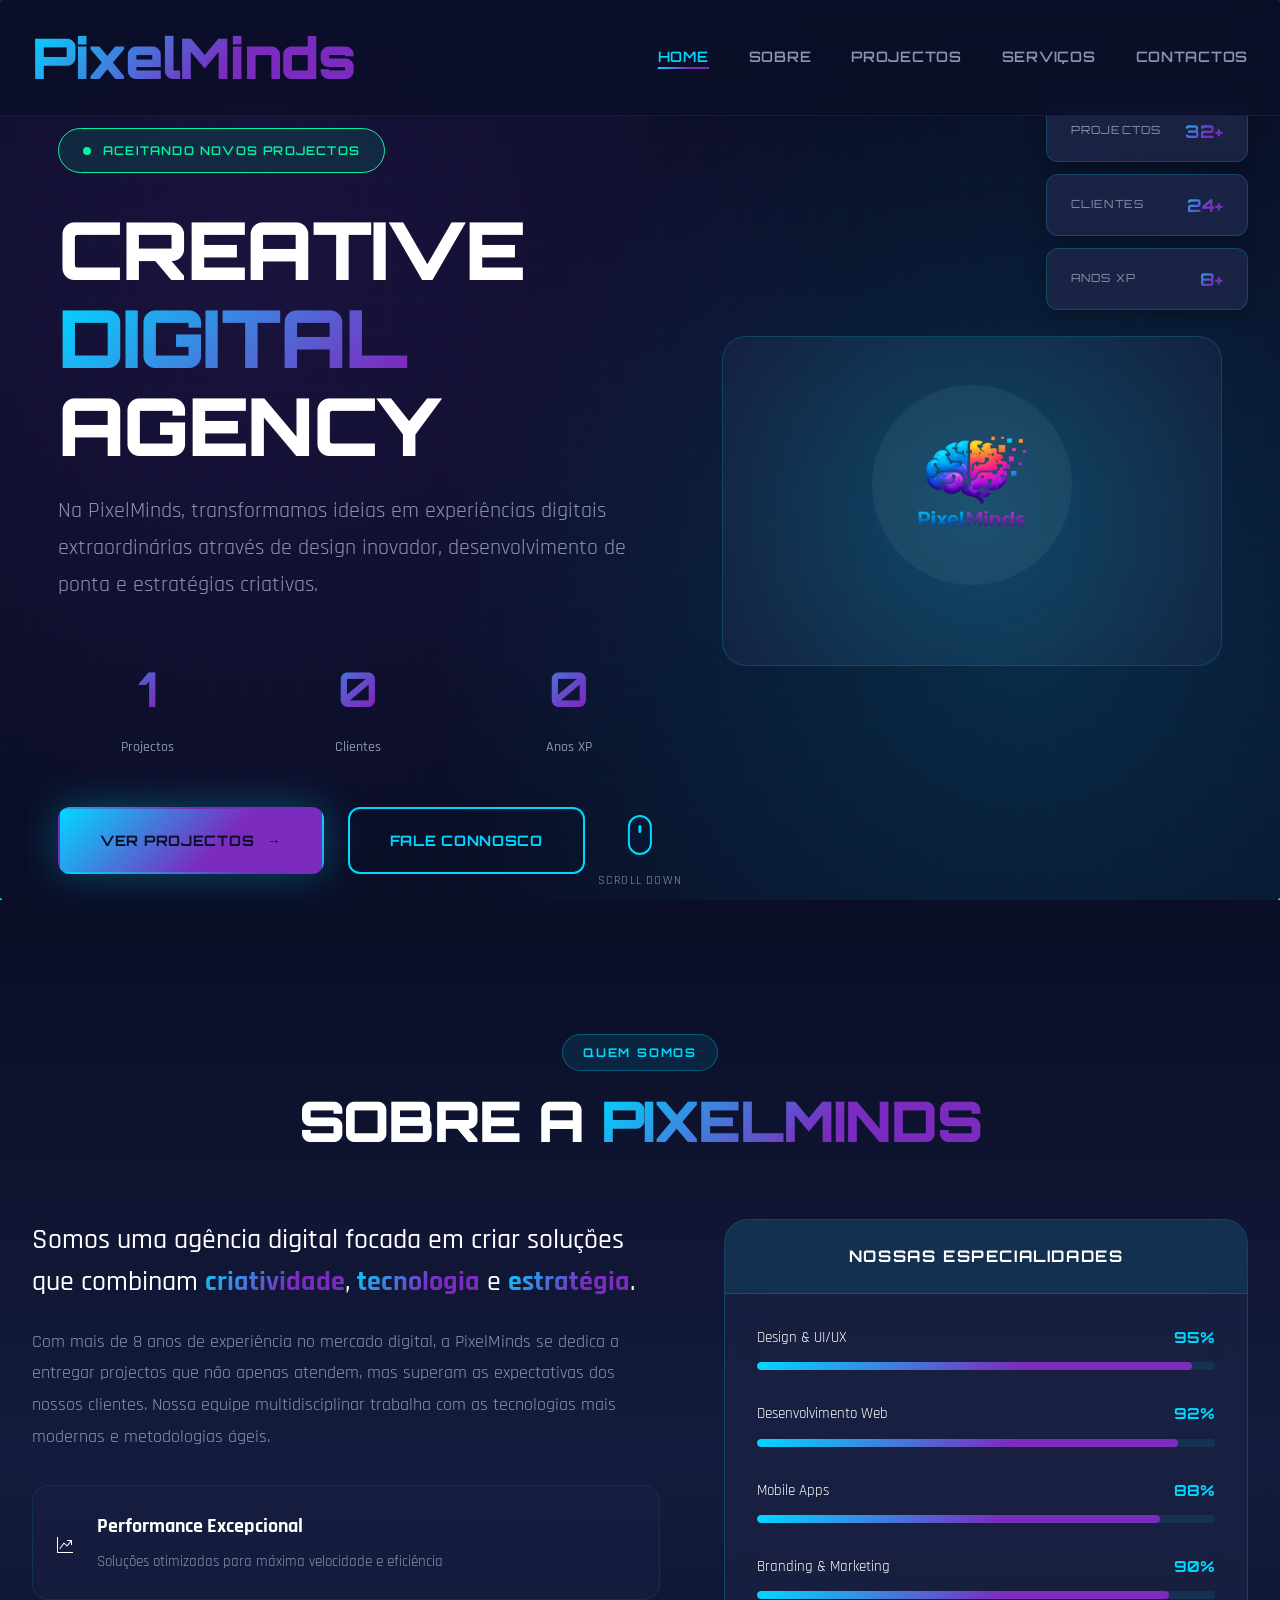
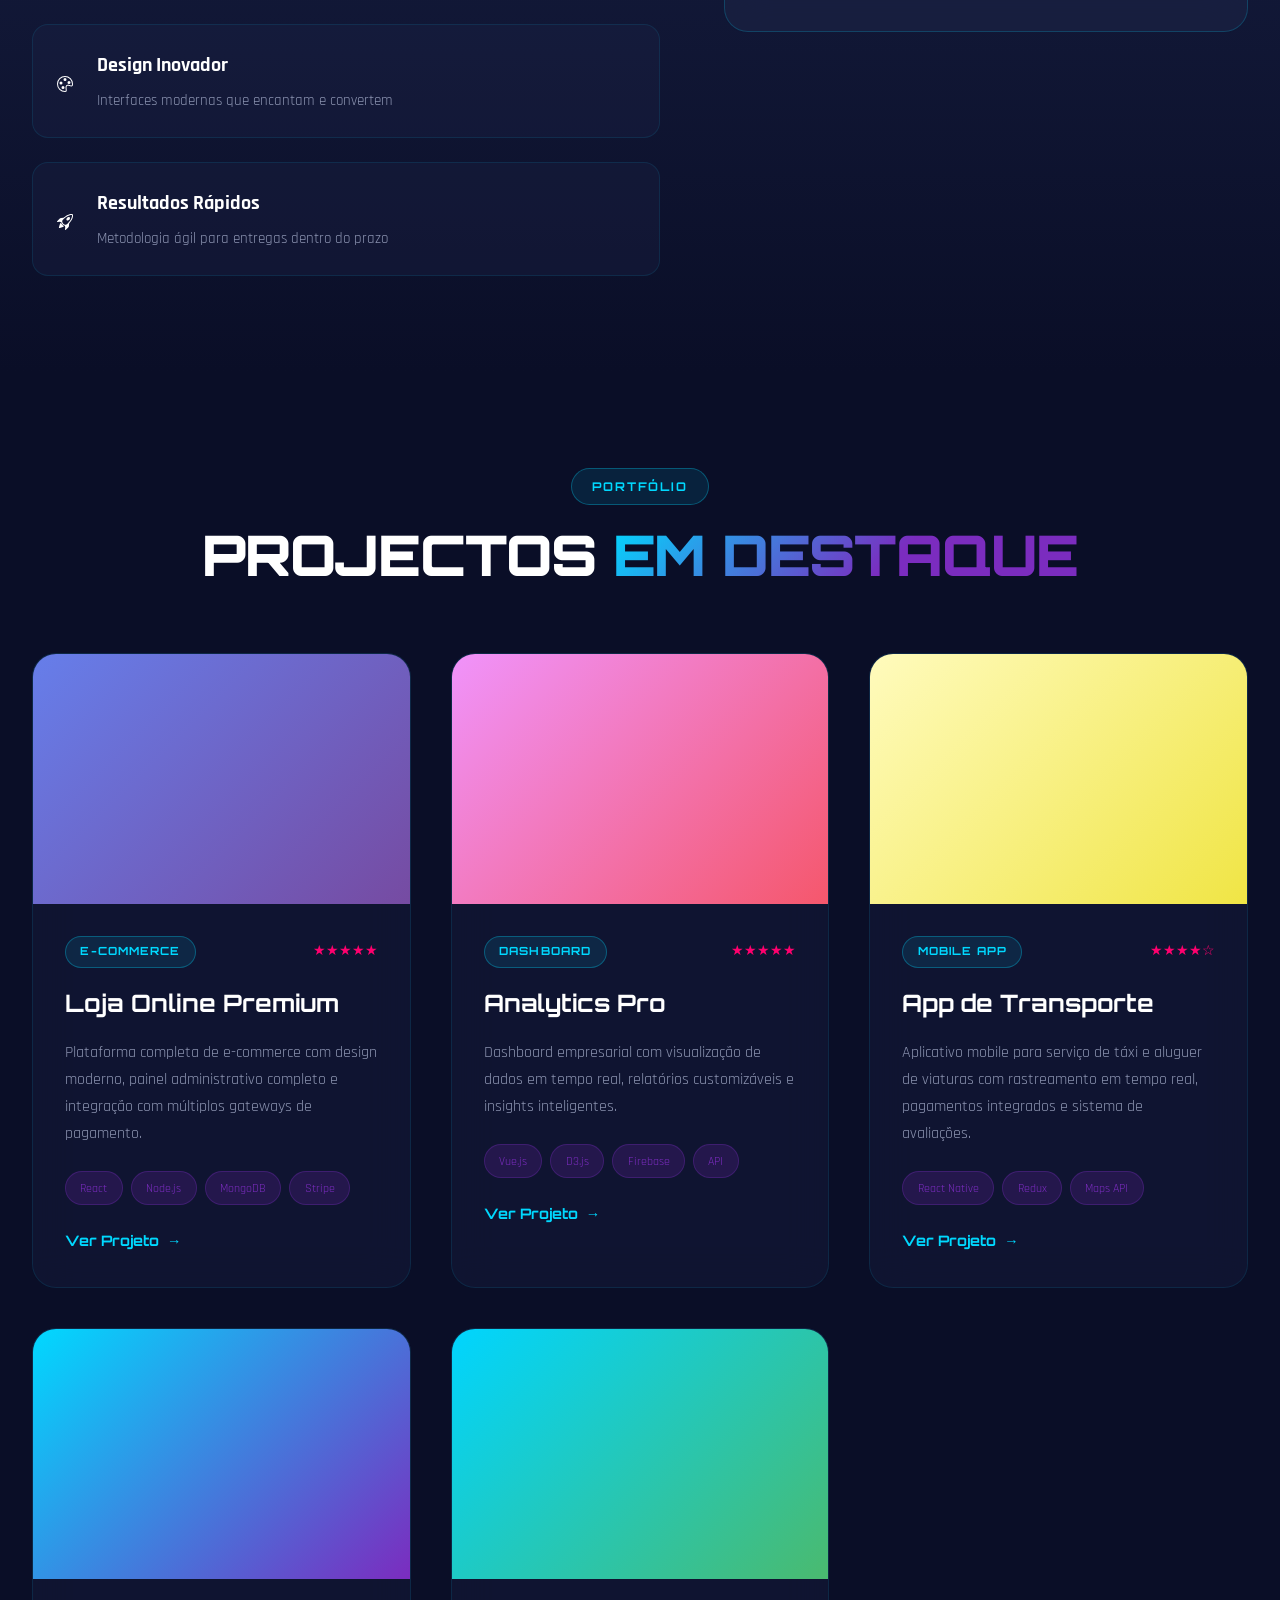
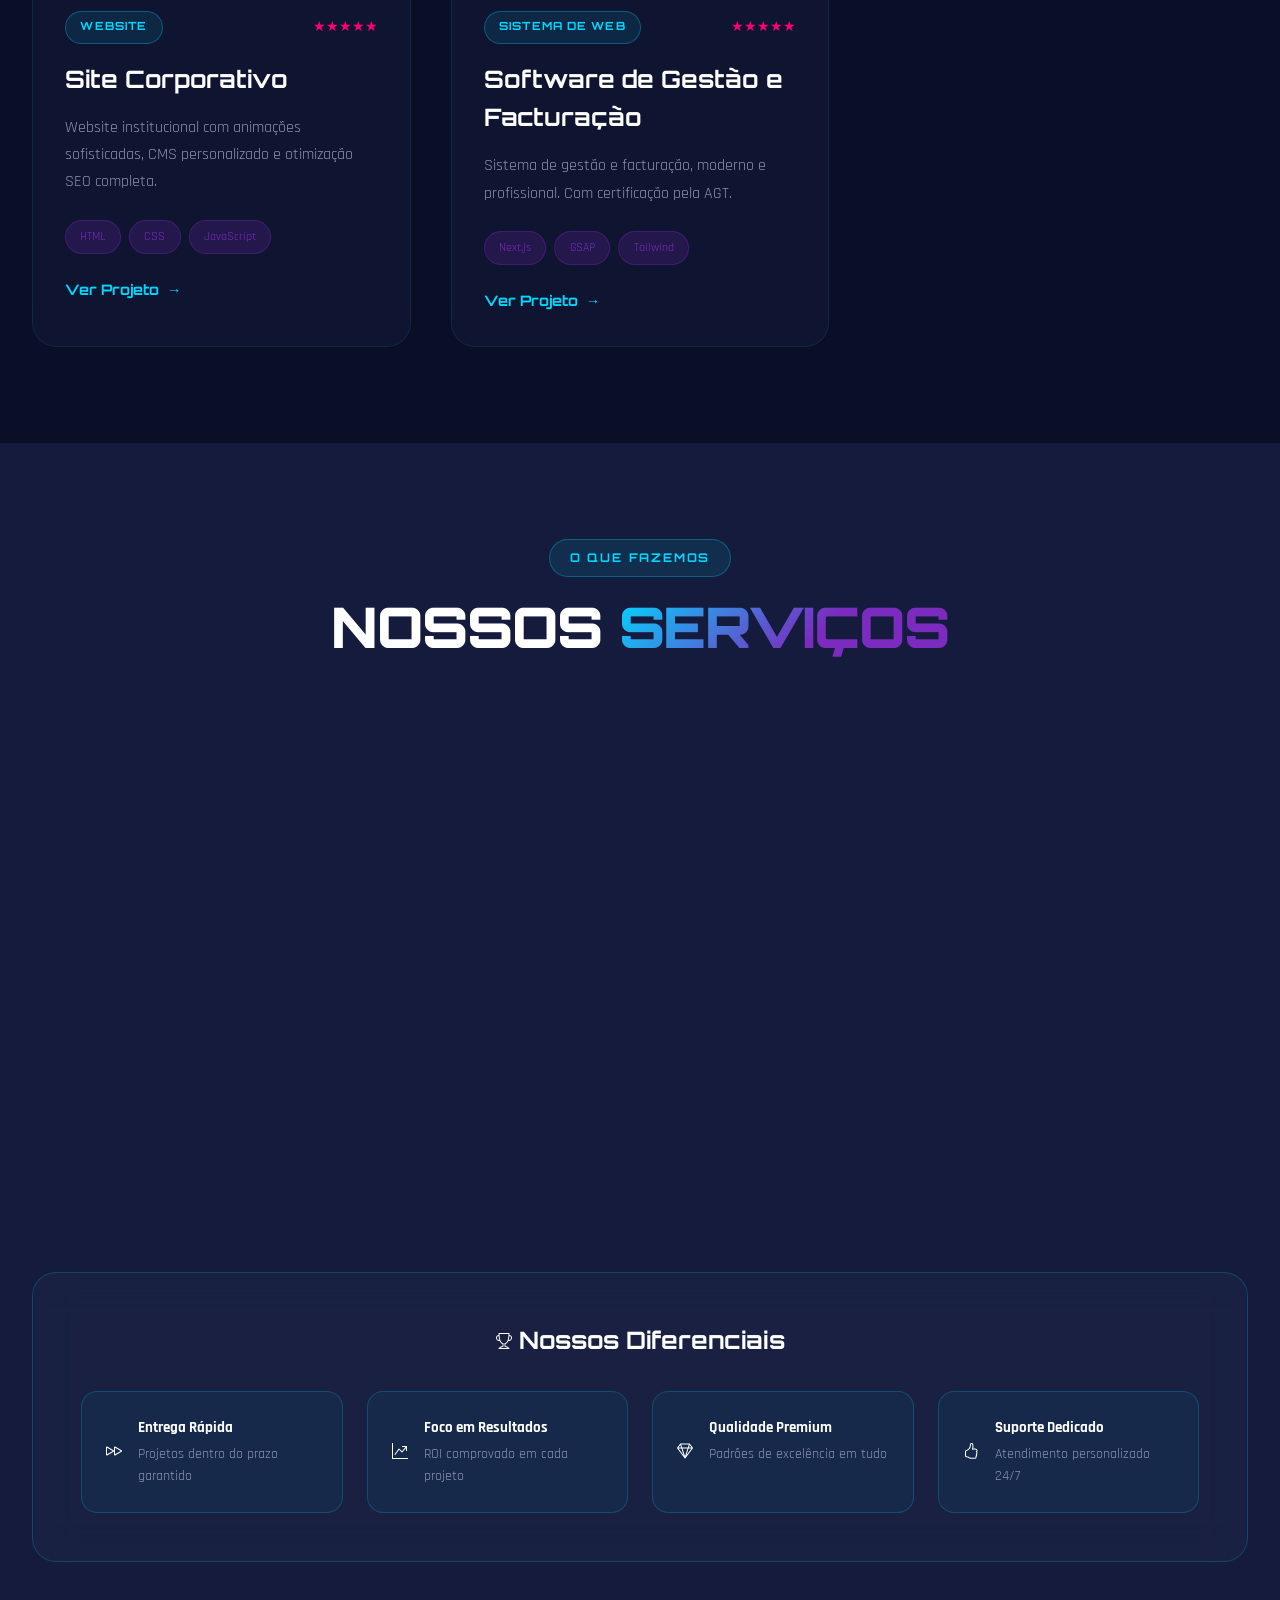
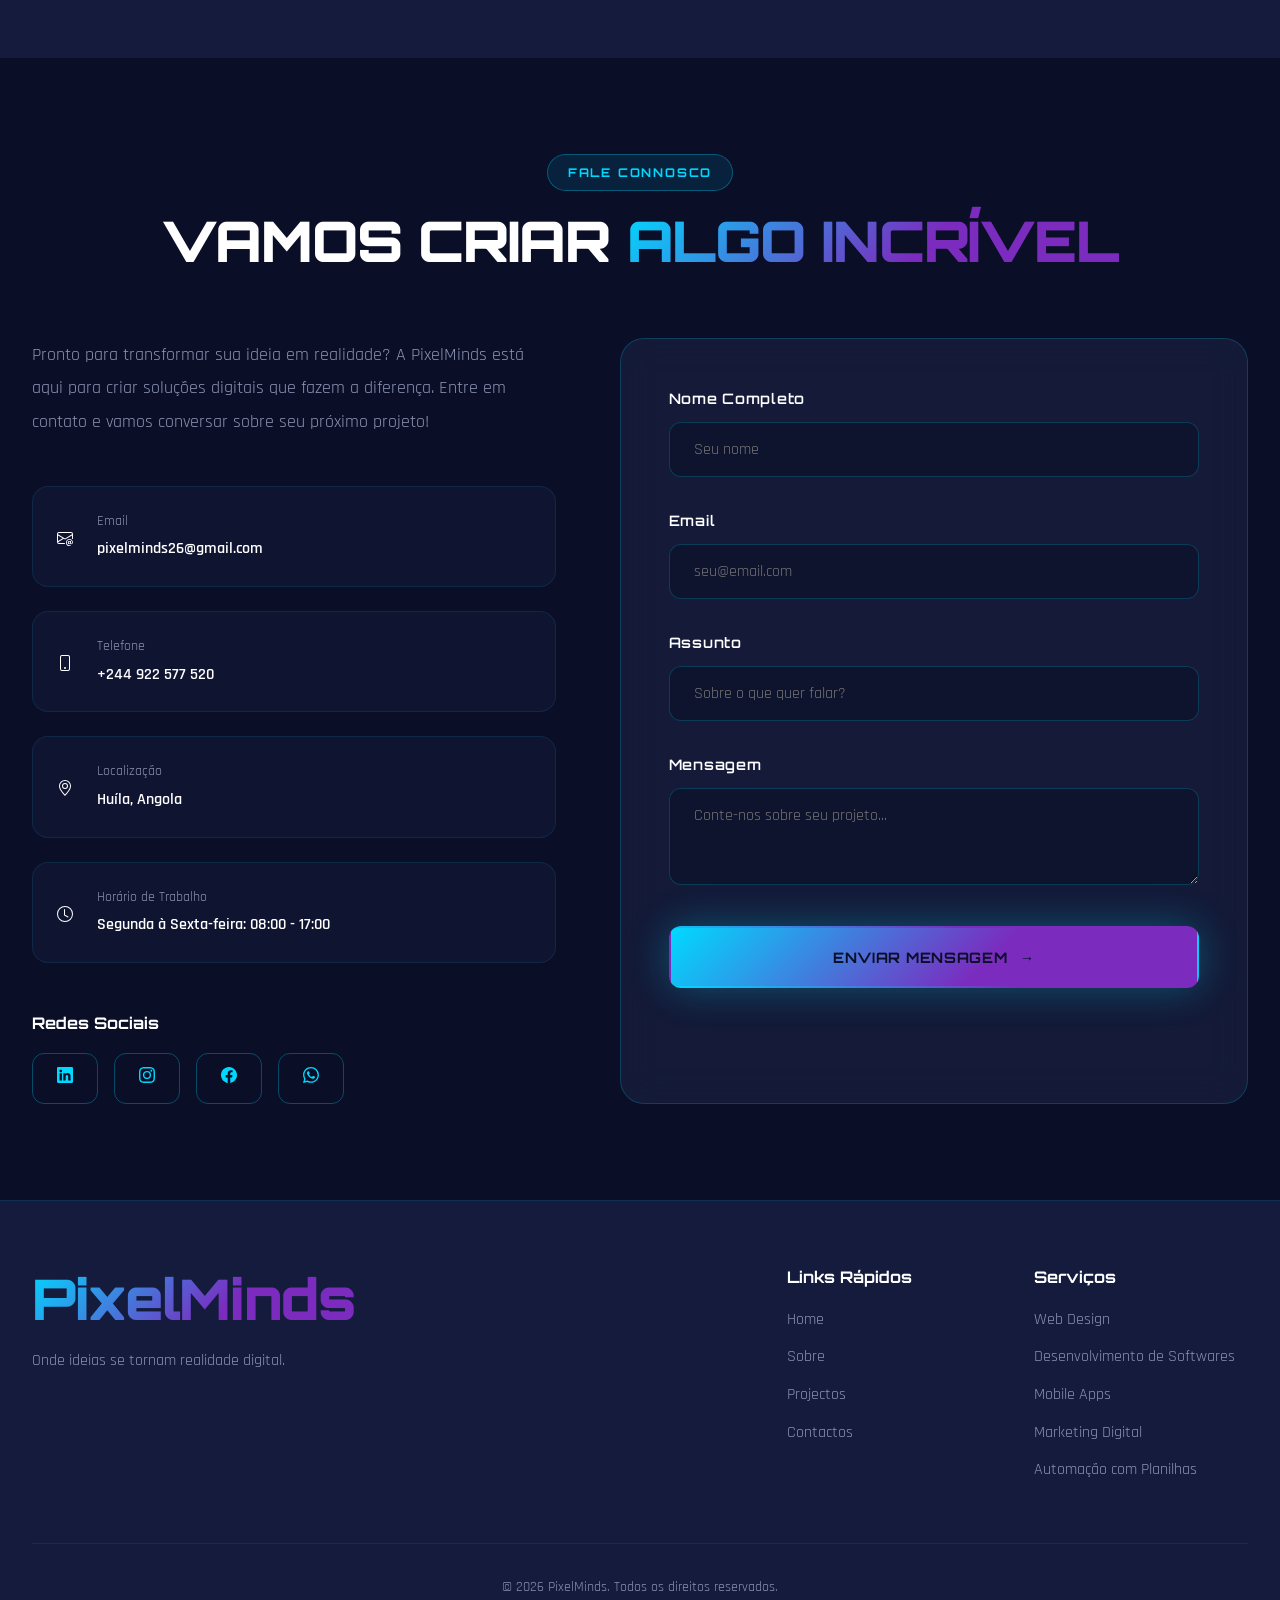
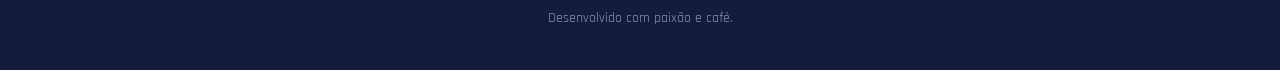
==== index.htm @ ea7a5642 "First commit" ====
<!doctype html>
<html lang="pt">
  <head>
    <meta charset="UTF-8" />
    <meta name="viewport" content="width=device-width, initial-scale=1.0" />
    <title>PixelMinds - Soluções Digitais</title>
    <link rel="icon" type="png" href="PixelMinds.png">
    <link rel="stylesheet" href="styles.css" />
    <link rel="preconnect" href="https://fonts.googleapis.com" />
    <link rel="preconnect" href="https://fonts.gstatic.com" crossorigin />
    <link
      href="https://fonts.googleapis.com/css2?family=Orbitron:wght@400;500;600;700;800;900&family=Rajdhani:wght@300;400;500;600;700&display=swap"
      rel="stylesheet"
    />
  </head>
  <body>
    <!-- Animated Background -->
    <div class="gaming-bg">
      <div class="grid-overlay"></div>
      <canvas id="particles"></canvas>
    </div>

    <!-- Stats Display -->
    <div class="hud">
      <div class="hud-item">
        <span class="hud-label">PROJECTOS</span>
        <span class="hud-value" id="projects">32+</span>
      </div>
      <div class="hud-item">
        <span class="hud-label">CLIENTES</span>
        <span class="hud-value" id="clients">24+</span>
      </div>
      <div class="hud-item">
        <span class="hud-label">ANOS XP</span>
        <span class="hud-value" id="experience">8+</span>
      </div>
    </div>

    <!-- Navigation -->
    <nav class="navbar">
      <div class="nav-container">
        <div class="logo">
          <h2 hr class="section-title">
            <a class="eu" href="https://carlosukuma.github.io/PixelMinds/"
              ><span class="gradient-text">PixelMinds</span></a
            >
          </h2>
        </div>

        <ul class="nav-menu">
          <li><a href="#home" class="nav-link active">HOME</a></li>
          <li><a href="#about" class="nav-link">SOBRE</a></li>
          <li><a href="#projectos" class="nav-link">PROJECTOS</a></li>
          <li><a href="#skills" class="nav-link">SERVIÇOS</a></li>
          <li><a href="#contact" class="nav-link">CONTACTOS</a></li>
        </ul>

        <button class="nav-toggle">
          <span></span>
          <span></span>
          <span></span>
        </button>
      </div>
    </nav>

    <!-- Hero Section -->
    <section id="home" class="hero">
      <div class="hero-container">
        <div class="hero-content">
          <div class="status-badge">
            <span class="status-dot"></span>
            <span>ACEITANDO NOVOS PROJECTOS</span>
          </div>

          <h1 class="hero-title">
            <span class="title-line">CREATIVE</span>
            <span class="title-line gradient-text">DIGITAL</span>
            <span class="title-line">AGENCY</span>
          </h1>

          <p class="hero-description">
            Na PixelMinds, transformamos ideias em experiências digitais
            extraordinárias através de design inovador, desenvolvimento de ponta
            e estratégias criativas.
          </p>

          <div class="hero-stats">
            <div class="stat-item">
              <div class="stat-number" data-target="32">0</div>
              <div class="stat-label">Projectos</div>
            </div>
            <div class="stat-item">
              <div class="stat-number" data-target="24">0</div>
              <div class="stat-label">Clientes</div>
            </div>
            <div class="stat-item">
              <div class="stat-number" data-target="8">0</div>
              <div class="stat-label">Anos XP</div>
            </div>
          </div>

          <div class="hero-actions">
            <a href="#projectos" class="btn btn-primary">
              <span class="btn-text">VER PROJECTOS</span>
              <span class="btn-icon">→</span>
            </a>
            <a href="#contact" class="btn btn-outline">
              <span class="btn-text">FALE CONNOSCO</span>
            </a>
          </div>
        </div>

        <div class="hero-visual">
          <div class="visual-card">
            <div class="card-glow"></div>
            <div class="card-content">
              <div class="avatar-container">
                <div class="avatar">
                  <div class="avatar-image">
                    <img
                      src="PixelMinds.png"
                      alt="PixelMinds"
                      class="company-logo"
                    />
                  </div>
                </div>
              </div>
            </div>
          </div>
        </div>
      </div>

      <div class="scroll-indicator">
        <div class="mouse">
          <div class="wheel"></div>
        </div>
        <span>SCROLL DOWN</span>
      </div>
    </section>

    <!-- About Section -->
    <section id="about" class="about">
      <div class="container">
        <div class="section-header">
          <span class="section-tag">QUEM SOMOS</span>
          <h2 class="section-title">
            SOBRE A <span class="gradient-text">PIXELMINDS</span>
          </h2>
        </div>

        <div class="about-grid">
          <div class="about-content">
            <p class="lead-text">
              Somos uma agência digital focada em criar soluções que combinam
              <span class="text-highlight">criatividade</span>,
              <span class="text-highlight">tecnologia</span> e
              <span class="text-highlight">estratégia</span>.
            </p>

            <p class="body-text">
              Com mais de 8 anos de experiência no mercado digital, a PixelMinds
              se dedica a entregar projectos que não apenas atendem, mas superam
              as expectativas dos nossos clientes. Nossa equipe multidisciplinar
              trabalha com as tecnologias mais modernas e metodologias ágeis.
            </p>

            <div class="features-list">
              <div class="feature-item">
                <div class="feature-icon"><svg xmlns="http://www.w3.org/2000/svg" width="16" height="16" fill="currentColor" class="bi bi-graph-up-arrow" viewBox="0 0 16 16">
  <path fill-rule="evenodd" d="M0 0h1v15h15v1H0zm10 3.5a.5.5 0 0 1 .5-.5h4a.5.5 0 0 1 .5.5v4a.5.5 0 0 1-1 0V4.9l-3.613 4.417a.5.5 0 0 1-.74.037L7.06 6.767l-3.656 5.027a.5.5 0 0 1-.808-.588l4-5.5a.5.5 0 0 1 .758-.06l2.609 2.61L13.445 4H10.5a.5.5 0 0 1-.5-.5"/>
</svg></div>
                <div class="feature-content">
                  <h3>Performance Excepcional</h3>
                  <p>Soluções otimizadas para máxima velocidade e eficiência</p>
                </div>
              </div>

              <div class="feature-item">
                <div class="feature-icon">
                  <svg
                    xmlns="http://www.w3.org/2000/svg"
                    width="16"
                    height="16"
                    fill="currentColor"
                    class="bi bi-palette"
                    viewBox="0 0 16 16"
                  >
                    <path
                      d="M8 5a1.5 1.5 0 1 0 0-3 1.5 1.5 0 0 0 0 3m4 3a1.5 1.5 0 1 0 0-3 1.5 1.5 0 0 0 0 3M5.5 7a1.5 1.5 0 1 1-3 0 1.5 1.5 0 0 1 3 0m.5 6a1.5 1.5 0 1 0 0-3 1.5 1.5 0 0 0 0 3"
                    />
                    <path
                      d="M16 8c0 3.15-1.866 2.585-3.567 2.07C11.42 9.763 10.465 9.473 10 10c-.603.683-.475 1.819-.351 2.92C9.826 14.495 9.996 16 8 16a8 8 0 1 1 8-8m-8 7c.611 0 .654-.171.655-.176.078-.146.124-.464.07-1.119-.014-.168-.037-.37-.061-.591-.052-.464-.112-1.005-.118-1.462-.01-.707.083-1.61.704-2.314.369-.417.845-.578 1.272-.618.404-.038.812.026 1.16.104.343.077.702.186 1.025.284l.028.008c.346.105.658.199.953.266.653.148.904.083.991.024C14.717 9.38 15 9.161 15 8a7 7 0 1 0-7 7"
                    />
                  </svg>
                </div>
                <div class="feature-content">
                  <h3>Design Inovador</h3>
                  <p>Interfaces modernas que encantam e convertem</p>
                </div>
              </div>

              <div class="feature-item">
                <div class="feature-icon">
                  <svg
                    xmlns="http://www.w3.org/2000/svg"
                    width="16"
                    height="16"
                    fill="currentColor"
                    class="bi bi-rocket-takeoff"
                    viewBox="0 0 16 16"
                  >
                    <path
                      d="M9.752 6.193c.599.6 1.73.437 2.528-.362s.96-1.932.362-2.531c-.599-.6-1.73-.438-2.528.361-.798.8-.96 1.933-.362 2.532"
                    />
                    <path
                      d="M15.811 3.312c-.363 1.534-1.334 3.626-3.64 6.218l-.24 2.408a2.56 2.56 0 0 1-.732 1.526L8.817 15.85a.51.51 0 0 1-.867-.434l.27-1.899c.04-.28-.013-.593-.131-.956a9 9 0 0 0-.249-.657l-.082-.202c-.815-.197-1.578-.662-2.191-1.277-.614-.615-1.079-1.379-1.275-2.195l-.203-.083a10 10 0 0 0-.655-.248c-.363-.119-.675-.172-.955-.132l-1.896.27A.51.51 0 0 1 .15 7.17l2.382-2.386c.41-.41.947-.67 1.524-.734h.006l2.4-.238C9.005 1.55 11.087.582 12.623.208c.89-.217 1.59-.232 2.08-.188.244.023.435.06.57.093q.1.026.16.045c.184.06.279.13.351.295l.029.073a3.5 3.5 0 0 1 .157.721c.055.485.051 1.178-.159 2.065m-4.828 7.475.04-.04-.107 1.081a1.54 1.54 0 0 1-.44.913l-1.298 1.3.054-.38c.072-.506-.034-.993-.172-1.418a9 9 0 0 0-.164-.45c.738-.065 1.462-.38 2.087-1.006M5.205 5c-.625.626-.94 1.351-1.004 2.09a9 9 0 0 0-.45-.164c-.424-.138-.91-.244-1.416-.172l-.38.054 1.3-1.3c.245-.246.566-.401.91-.44l1.08-.107zm9.406-3.961c-.38-.034-.967-.027-1.746.163-1.558.38-3.917 1.496-6.937 4.521-.62.62-.799 1.34-.687 2.051.107.676.483 1.362 1.048 1.928.564.565 1.25.941 1.924 1.049.71.112 1.429-.067 2.048-.688 3.079-3.083 4.192-5.444 4.556-6.987.183-.771.18-1.345.138-1.713a3 3 0 0 0-.045-.283 3 3 0 0 0-.3-.041Z"
                    />
                    <path
                      d="M7.009 12.139a7.6 7.6 0 0 1-1.804-1.352A7.6 7.6 0 0 1 3.794 8.86c-1.102.992-1.965 5.054-1.839 5.18.125.126 3.936-.896 5.054-1.902Z"
                    />
                  </svg>
                </div>
                <div class="feature-content">
                  <h3>Resultados Rápidos</h3>
                  <p>Metodologia ágil para entregas dentro do prazo</p>
                </div>
              </div>
            </div>
          </div>

          <div class="stats-panel">
            <div class="panel-header">
              <span>NOSSAS ESPECIALIDADES</span>
            </div>
            <div class="panel-body">
              <div class="progress-stat">
                <div class="progress-header">
                  <span>Design & UI/UX</span>
                  <span class="progress-value">95%</span>
                </div>
                <div class="progress-bar">
                  <div class="progress-fill" data-progress="95"></div>
                </div>
              </div>

              <div class="progress-stat">
                <div class="progress-header">
                  <span>Desenvolvimento Web</span>
                  <span class="progress-value">92%</span>
                </div>
                <div class="progress-bar">
                  <div class="progress-fill" data-progress="92"></div>
                </div>
              </div>

              <div class="progress-stat">
                <div class="progress-header">
                  <span>Mobile Apps</span>
                  <span class="progress-value">88%</span>
                </div>
                <div class="progress-bar">
                  <div class="progress-fill" data-progress="88"></div>
                </div>
              </div>

              <div class="progress-stat">
                <div class="progress-header">
                  <span>Branding & Marketing</span>
                  <span class="progress-value">90%</span>
                </div>
                <div class="progress-bar">
                  <div class="progress-fill" data-progress="90"></div>
                </div>
              </div>
            </div>
          </div>
        </div>
      </div>
    </section>

    <!-- Projects Section -->
    <section id="projectos" class="projects">
      <div class="container">
        <div class="section-header">
          <span class="section-tag">PORTFÓLIO</span>
          <h2 class="section-title">
            PROJECTOS <span class="gradient-text">EM DESTAQUE</span>
          </h2>
        </div>

        <div class="projects-grid">
          <article class="project-card">
            <div class="project-image">
              <div
                class="image-gradient"
                style="
                  background: linear-gradient(135deg, #667eea 0%, #764ba2 100%);
                "
              ></div>
              <div class="project-overlay">
                <span class="overlay-icon">🛒</span>
              </div>
            </div>
            <div class="project-content">
              <div class="project-header">
                <span class="project-tag">E-COMMERCE</span>
                <span class="project-rating">★★★★★</span>
              </div>
              <h3 class="project-title">Loja Online Premium</h3>
              <p class="project-description">
                Plataforma completa de e-commerce com design moderno, painel
                administrativo completo e integração com múltiplos gateways de
                pagamento.
              </p>
              <div class="project-tech">
                <span class="tech-tag">React</span>
                <span class="tech-tag">Node.js</span>
                <span class="tech-tag">MongoDB</span>
                <span class="tech-tag">Stripe</span>
              </div>
              <a href="#" class="project-link">
                <span>Ver Projeto</span>
                <span class="link-arrow">→</span>
              </a>
            </div>
          </article>

          <article class="project-card">
            <div class="project-image">
              <div
                class="image-gradient"
                style="
                  background: linear-gradient(135deg, #f093fb 0%, #f5576c 100%);
                "
              ></div>
              <div class="project-overlay">
                <span class="overlay-icon">📊</span>
              </div>
            </div>
            <div class="project-content">
              <div class="project-header">
                <span class="project-tag">DASHBOARD</span>
                <span class="project-rating">★★★★★</span>
              </div>
              <h3 class="project-title">Analytics Pro</h3>
              <p class="project-description">
                Dashboard empresarial com visualização de dados em tempo real,
                relatórios customizáveis e insights inteligentes.
              </p>
              <div class="project-tech">
                <span class="tech-tag">Vue.js</span>
                <span class="tech-tag">D3.js</span>
                <span class="tech-tag">Firebase</span>
                <span class="tech-tag">API</span>
              </div>
              <a href="#" class="project-link">
                <span>Ver Projeto</span>
                <span class="link-arrow">→</span>
              </a>
            </div>
          </article>

          <article class="project-card">
            <div class="project-image">
              <div
                class="image-gradient"
                style="
                  background: linear-gradient(135deg, #fffbbd 0%, #f0e545 100%);
                "
              ></div>
              <div class="project-overlay">
                <span class="overlay-icon" style="text-align: center"
                  ><img
                    src="IC Drive.png"
                    alt="PixelMinds"
                    width="80%"
                    height="100%"
                /></span>
              </div>
            </div>
            <div class="project-content">
              <div class="project-header">
                <span class="project-tag">MOBILE APP</span>
                <span class="project-rating">★★★★☆</span>
              </div>
              <h3 class="project-title">App de Transporte</h3>
              <p class="project-description">
                Aplicativo mobile para serviço de táxi e aluguer de viaturas com
                rastreamento em tempo real, pagamentos integrados e sistema de
                avaliações.
              </p>
              <div class="project-tech">
                <span class="tech-tag">React Native</span>
                <span class="tech-tag">Redux</span>
                <span class="tech-tag">Maps API</span>
              </div>
              <a href="#" class="project-link">
                <span>Ver Projeto</span>
                <span class="link-arrow">→</span>
              </a>
            </div>
          </article>

          <article class="project-card">
            <div class="project-image">
              <div
                class="image-gradient"
                style="
                  background: linear-gradient(135deg, #00d9ff 0%, #7b2cbf 100%);
                "
              ></div>
              <div class="project-overlay">
                <span class="overlay-icon" style="text-align: center"
                  ><img
                    src="PixelMinds.png"
                    alt="PixelMinds"
                    width="80%"
                    height="100%"
                /></span>
              </div>
            </div>
            <div class="project-content">
              <div class="project-header">
                <span class="project-tag">WEBSITE</span>
                <span class="project-rating">★★★★★</span>
              </div>
              <h3 class="project-title">Site Corporativo</h3>
              <p class="project-description">
                Website institucional com animações sofisticadas, CMS
                personalizado e otimização SEO completa.
              </p>
              <div class="project-tech">
                <span class="tech-tag">HTML</span>
                <span class="tech-tag">CSS</span>
                <span class="tech-tag">JavaScript</span>
              </div>
              <a href="#" class="project-link">
                <span>Ver Projeto</span>
                <span class="link-arrow">→</span>
              </a>
            </div>
          </article>

          <article class="project-card">
            <div class="project-image">
              <div
                class="image-gradient"
                style="
                  background: linear-gradient(135deg, #00d5ff 0%, #4aba6f 100%);
                "
              ></div>
              <div class="project-overlay">
                <span class="overlay-icon" style="text-align: center"
                  ><img
                    src="MindGest.png"
                    alt="MindGest"
                    width="100%"
                    height="100%"
                /></span>
              </div>
            </div>
            <div class="project-content">
              <div class="project-header">
                <span class="project-tag">SISTEMA DE WEB</span>
                <span class="project-rating">★★★★★</span>
              </div>
              <h3 class="project-title">Software de Gestão e Facturação</h3>
              <p class="project-description">
                Sistema de gestão e facturação, moderno e profissional. Com
                certificação pela AGT.
              </p>
              <div class="project-tech">
                <span class="tech-tag">Next.js</span>
                <span class="tech-tag">GSAP</span>
                <span class="tech-tag">Tailwind</span>
              </div>
              <a href="#" class="project-link">
                <span>Ver Projeto</span>
                <span class="link-arrow">→</span>
              </a>
            </div>
          </article>
        </div>
      </div>
    </section>

    <!-- Services/Skills Section -->
    <section id="skills" class="skills">
      <div class="container">
        <div class="section-header">
          <span class="section-tag">O QUE FAZEMOS</span>
          <h2 class="section-title">
            NOSSOS <span class="gradient-text">SERVIÇOS</span>
          </h2>
        </div>

        <div class="skills-grid">
          <div class="skill-category">
            <div class="category-header">
              <div class="category-icon">
                <svg
                  xmlns="http://www.w3.org/2000/svg"
                  width="16"
                  height="16"
                  fill="currentColor"
                  class="bi bi-palette"
                  viewBox="0 0 16 16"
                >
                  <path
                    d="M8 5a1.5 1.5 0 1 0 0-3 1.5 1.5 0 0 0 0 3m4 3a1.5 1.5 0 1 0 0-3 1.5 1.5 0 0 0 0 3M5.5 7a1.5 1.5 0 1 1-3 0 1.5 1.5 0 0 1 3 0m.5 6a1.5 1.5 0 1 0 0-3 1.5 1.5 0 0 0 0 3"
                  />
                  <path
                    d="M16 8c0 3.15-1.866 2.585-3.567 2.07C11.42 9.763 10.465 9.473 10 10c-.603.683-.475 1.819-.351 2.92C9.826 14.495 9.996 16 8 16a8 8 0 1 1 8-8m-8 7c.611 0 .654-.171.655-.176.078-.146.124-.464.07-1.119-.014-.168-.037-.37-.061-.591-.052-.464-.112-1.005-.118-1.462-.01-.707.083-1.61.704-2.314.369-.417.845-.578 1.272-.618.404-.038.812.026 1.16.104.343.077.702.186 1.025.284l.028.008c.346.105.658.199.953.266.653.148.904.083.991.024C14.717 9.38 15 9.161 15 8a7 7 0 1 0-7 7"
                  />
                </svg>
              </div>
              <h3>Design & Branding</h3>
            </div>
            <div class="skill-items">
              <div class="skill-chip">UI/UX Design</div>
              <div class="skill-chip">Identidade Visual</div>
              <div class="skill-chip">Motion Design</div>
              <div class="skill-chip">Design System</div>
              <div class="skill-chip">Figma</div>
              <div class="skill-chip">Adobe Creative</div>
            </div>
          </div>

          <div class="skill-category">
            <div class="category-header">
              <div class="category-icon">
                <svg
                  xmlns="http://www.w3.org/2000/svg"
                  width="16"
                  height="16"
                  fill="currentColor"
                  class="bi bi-laptop"
                  viewBox="0 0 16 16"
                >
                  <path
                    d="M13.5 3a.5.5 0 0 1 .5.5V11H2V3.5a.5.5 0 0 1 .5-.5zm-11-1A1.5 1.5 0 0 0 1 3.5V12h14V3.5A1.5 1.5 0 0 0 13.5 2zM0 12.5h16a1.5 1.5 0 0 1-1.5 1.5h-13A1.5 1.5 0 0 1 0 12.5"
                  />
                </svg>
              </div>
              <h3>Desenvolvimento Web</h3>
            </div>
            <div class="skill-items">
              <div class="skill-chip">React/Next.js</div>
              <div class="skill-chip">Vue.js</div>
              <div class="skill-chip">Node.js</div>
              <div class="skill-chip">TypeScript</div>
              <div class="skill-chip">APIs RESTful</div>
              <div class="skill-chip">GraphQL</div>
              <div class="skill-chip">Databases</div>
              <div class="skill-chip">DevOps</div>
            </div>
          </div>

          <div class="skill-category">
            <div class="category-header">
              <div class="category-icon">
                <svg
                  xmlns="http://www.w3.org/2000/svg"
                  width="16"
                  height="16"
                  fill="currentColor"
                  class="bi bi-phone"
                  viewBox="0 0 16 16"
                >
                  <path
                    d="M11 1a1 1 0 0 1 1 1v12a1 1 0 0 1-1 1H5a1 1 0 0 1-1-1V2a1 1 0 0 1 1-1zM5 0a2 2 0 0 0-2 2v12a2 2 0 0 0 2 2h6a2 2 0 0 0 2-2V2a2 2 0 0 0-2-2z"
                  />
                  <path d="M8 14a1 1 0 1 0 0-2 1 1 0 0 0 0 2" />
                </svg>
              </div>
              <h3>Mobile & Marketing</h3>
            </div>
            <div class="skill-items">
              <div class="skill-chip">React Native</div>
              <div class="skill-chip">Flutter</div>
              <div class="skill-chip">SEO</div>
              <div class="skill-chip">Google Ads</div>
              <div class="skill-chip">Social Media</div>
              <div class="skill-chip">Analytics</div>
              <div class="skill-chip">Email Marketing</div>
              <div class="skill-chip">Content Strategy</div>
            </div>
          </div>
        </div>

        <div class="achievements-showcase">
          <h3 class="achievements-title">
            <svg
              xmlns="http://www.w3.org/2000/svg"
              width="16"
              height="16"
              fill="currentColor"
              class="bi bi-trophy"
              viewBox="0 0 16 16"
            >
              <path
                d="M2.5.5A.5.5 0 0 1 3 0h10a.5.5 0 0 1 .5.5q0 .807-.034 1.536a3 3 0 1 1-1.133 5.89c-.79 1.865-1.878 2.777-2.833 3.011v2.173l1.425.356c.194.048.377.135.537.255L13.3 15.1a.5.5 0 0 1-.3.9H3a.5.5 0 0 1-.3-.9l1.838-1.379c.16-.12.343-.207.537-.255L6.5 13.11v-2.173c-.955-.234-2.043-1.146-2.833-3.012a3 3 0 1 1-1.132-5.89A33 33 0 0 1 2.5.5m.099 2.54a2 2 0 0 0 .72 3.935c-.333-1.05-.588-2.346-.72-3.935m10.083 3.935a2 2 0 0 0 .72-3.935c-.133 1.59-.388 2.885-.72 3.935M3.504 1q.01.775.056 1.469c.13 2.028.457 3.546.87 4.667C5.294 9.48 6.484 10 7 10a.5.5 0 0 1 .5.5v2.61a1 1 0 0 1-.757.97l-1.426.356a.5.5 0 0 0-.179.085L4.5 15h7l-.638-.479a.5.5 0 0 0-.18-.085l-1.425-.356a1 1 0 0 1-.757-.97V10.5A.5.5 0 0 1 9 10c.516 0 1.706-.52 2.57-2.864.413-1.12.74-2.64.87-4.667q.045-.694.056-1.469z"
              />
            </svg>
            Nossos Diferenciais
          </h3>
          <div class="achievements-list">
            <div class="achievement-badge">
              <div class="badge-icon"><svg xmlns="http://www.w3.org/2000/svg" width="16" height="16" fill="currentColor" class="bi bi-fast-forward" viewBox="0 0 16 16">
  <path d="M6.804 8 1 4.633v6.734zm.792-.696a.802.802 0 0 1 0 1.392l-6.363 3.692C.713 12.69 0 12.345 0 11.692V4.308c0-.653.713-.998 1.233-.696z"/>
  <path d="M14.804 8 9 4.633v6.734zm.792-.696a.802.802 0 0 1 0 1.392l-6.363 3.692C8.713 12.69 8 12.345 8 11.692V4.308c0-.653.713-.998 1.233-.696z"/>
</svg></div>
              <div class="badge-info">
                <span class="badge-name">Entrega Rápida</span>
                <span class="badge-desc"
                  >Projetos dentro do prazo garantido</span
                >
              </div>
            </div>

            <div class="achievement-badge">
              <div class="badge-icon"><svg xmlns="http://www.w3.org/2000/svg" width="16" height="16" fill="currentColor" class="bi bi-graph-up-arrow" viewBox="0 0 16 16">
  <path fill-rule="evenodd" d="M0 0h1v15h15v1H0zm10 3.5a.5.5 0 0 1 .5-.5h4a.5.5 0 0 1 .5.5v4a.5.5 0 0 1-1 0V4.9l-3.613 4.417a.5.5 0 0 1-.74.037L7.06 6.767l-3.656 5.027a.5.5 0 0 1-.808-.588l4-5.5a.5.5 0 0 1 .758-.06l2.609 2.61L13.445 4H10.5a.5.5 0 0 1-.5-.5"/>
</svg></div>
              <div class="badge-info">
                <span class="badge-name">Foco em Resultados</span>
                <span class="badge-desc">ROI comprovado em cada projeto</span>
              </div>
            </div>

            <div class="achievement-badge">
              <div class="badge-icon">
                <svg
                  xmlns="http://www.w3.org/2000/svg"
                  width="16"
                  height="16"
                  fill="currentColor"
                  class="bi bi-gem"
                  viewBox="0 0 16 16"
                >
                  <path
                    d="M3.1.7a.5.5 0 0 1 .4-.2h9a.5.5 0 0 1 .4.2l2.976 3.974c.149.185.156.45.01.644L8.4 15.3a.5.5 0 0 1-.8 0L.1 5.3a.5.5 0 0 1 0-.6zm11.386 3.785-1.806-2.41-.776 2.413zm-3.633.004.961-2.989H4.186l.963 2.995zM5.47 5.495 8 13.366l2.532-7.876zm-1.371-.999-.78-2.422-1.818 2.425zM1.499 5.5l5.113 6.817-2.192-6.82zm7.889 6.817 5.123-6.83-2.928.002z"
                  />
                </svg>
              </div>
              <div class="badge-info">
                <span class="badge-name">Qualidade Premium</span>
                <span class="badge-desc">Padrões de excelência em tudo</span>
              </div>
            </div>

            <div class="achievement-badge">
              <div class="badge-icon"><svg xmlns="http://www.w3.org/2000/svg" width="16" height="16" fill="currentColor" class="bi bi-hand-thumbs-up" viewBox="0 0 16 16">
  <path d="M8.864.046C7.908-.193 7.02.53 6.956 1.466c-.072 1.051-.23 2.016-.428 2.59-.125.36-.479 1.013-1.04 1.639-.557.623-1.282 1.178-2.131 1.41C2.685 7.288 2 7.87 2 8.72v4.001c0 .845.682 1.464 1.448 1.545 1.07.114 1.564.415 2.068.723l.048.03c.272.165.578.348.97.484.397.136.861.217 1.466.217h3.5c.937 0 1.599-.477 1.934-1.064a1.86 1.86 0 0 0 .254-.912c0-.152-.023-.312-.077-.464.201-.263.38-.578.488-.901.11-.33.172-.762.004-1.149.069-.13.12-.269.159-.403.077-.27.113-.568.113-.857 0-.288-.036-.585-.113-.856a2 2 0 0 0-.138-.362 1.9 1.9 0 0 0 .234-1.734c-.206-.592-.682-1.1-1.2-1.272-.847-.282-1.803-.276-2.516-.211a10 10 0 0 0-.443.05 9.4 9.4 0 0 0-.062-4.509A1.38 1.38 0 0 0 9.125.111zM11.5 14.721H8c-.51 0-.863-.069-1.14-.164-.281-.097-.506-.228-.776-.393l-.04-.024c-.555-.339-1.198-.731-2.49-.868-.333-.036-.554-.29-.554-.55V8.72c0-.254.226-.543.62-.65 1.095-.3 1.977-.996 2.614-1.708.635-.71 1.064-1.475 1.238-1.978.243-.7.407-1.768.482-2.85.025-.362.36-.594.667-.518l.262.066c.16.04.258.143.288.255a8.34 8.34 0 0 1-.145 4.725.5.5 0 0 0 .595.644l.003-.001.014-.003.058-.014a9 9 0 0 1 1.036-.157c.663-.06 1.457-.054 2.11.164.175.058.45.3.57.65.107.308.087.67-.266 1.022l-.353.353.353.354c.043.043.105.141.154.315.048.167.075.37.075.581 0 .212-.027.414-.075.582-.05.174-.111.272-.154.315l-.353.353.353.354c.047.047.109.177.005.488a2.2 2.2 0 0 1-.505.805l-.353.353.353.354c.006.005.041.05.041.17a.9.9 0 0 1-.121.416c-.165.288-.503.56-1.066.56z"/>
</svg></div>
              <div class="badge-info">
                <span class="badge-name">Suporte Dedicado</span>
                <span class="badge-desc">Atendimento personalizado 24/7</span>
              </div>
            </div>
          </div>
        </div>
      </div>
    </section>

    <!-- Contact Section -->
    <section id="contact" class="contact">
      <div class="container">
        <div class="section-header">
          <span class="section-tag">FALE CONNOSCO</span>
          <h2 class="section-title">
            VAMOS CRIAR <span class="gradient-text">ALGO INCRÍVEL</span>
          </h2>
        </div>

        <div class="contact-grid">
          <div class="contact-info">
            <p class="contact-intro">
              Pronto para transformar sua ideia em realidade? A PixelMinds está
              aqui para criar soluções digitais que fazem a diferença. Entre em
              contato e vamos conversar sobre seu próximo projeto!
            </p>

            <div class="contact-methods">
              <a href="mailto:pixelminds26@gmail.com" class="contact-item">
                <div class="contact-icon">
                  <svg
                    xmlns="http://www.w3.org/2000/svg"
                    width="16"
                    height="16"
                    fill="currentColor"
                    class="bi bi-envelope-at"
                    viewBox="0 0 16 16"
                  >
                    <path
                      d="M2 2a2 2 0 0 0-2 2v8.01A2 2 0 0 0 2 14h5.5a.5.5 0 0 0 0-1H2a1 1 0 0 1-.966-.741l5.64-3.471L8 9.583l7-4.2V8.5a.5.5 0 0 0 1 0V4a2 2 0 0 0-2-2zm3.708 6.208L1 11.105V5.383zM1 4.217V4a1 1 0 0 1 1-1h12a1 1 0 0 1 1 1v.217l-7 4.2z"
                    />
                    <path
                      d="M14.247 14.269c1.01 0 1.587-.857 1.587-2.025v-.21C15.834 10.43 14.64 9 12.52 9h-.035C10.42 9 9 10.36 9 12.432v.214C9 14.82 10.438 16 12.358 16h.044c.594 0 1.018-.074 1.237-.175v-.73c-.245.11-.673.18-1.18.18h-.044c-1.334 0-2.571-.788-2.571-2.655v-.157c0-1.657 1.058-2.724 2.64-2.724h.04c1.535 0 2.484 1.05 2.484 2.326v.118c0 .975-.324 1.39-.639 1.39-.232 0-.41-.148-.41-.42v-2.19h-.906v.569h-.03c-.084-.298-.368-.63-.954-.63-.778 0-1.259.555-1.259 1.4v.528c0 .892.49 1.434 1.26 1.434.471 0 .896-.227 1.014-.643h.043c.118.42.617.648 1.12.648m-2.453-1.588v-.227c0-.546.227-.791.573-.791.297 0 .572.192.572.708v.367c0 .573-.253.744-.564.744-.354 0-.581-.215-.581-.8Z"
                    />
                  </svg>
                </div>
                <div class="contact-details">
                  <span class="contact-label">Email</span>
                  <span class="contact-value">pixelminds26@gmail.com</span>
                </div>
              </a>

              <a href="tel:+244922577520" class="contact-item">
                <div class="contact-icon">
                  <svg
                    xmlns="http://www.w3.org/2000/svg"
                    width="16"
                    height="16"
                    fill="currentColor"
                    class="bi bi-phone"
                    viewBox="0 0 16 16"
                  >
                    <path
                      d="M11 1a1 1 0 0 1 1 1v12a1 1 0 0 1-1 1H5a1 1 0 0 1-1-1V2a1 1 0 0 1 1-1zM5 0a2 2 0 0 0-2 2v12a2 2 0 0 0 2 2h6a2 2 0 0 0 2-2V2a2 2 0 0 0-2-2z"
                    />
                    <path d="M8 14a1 1 0 1 0 0-2 1 1 0 0 0 0 2" />
                  </svg>
                </div>
                <div class="contact-details">
                  <span class="contact-label">Telefone</span>
                  <span class="contact-value">+244 922 577 520</span>
                </div>
              </a>

              <div class="contact-item">
                <div class="contact-icon">
                  <svg
                    xmlns="http://www.w3.org/2000/svg"
                    width="16"
                    height="16"
                    fill="currentColor"
                    class="bi bi-geo-alt"
                    viewBox="0 0 16 16"
                  >
                    <path
                      d="M12.166 8.94c-.524 1.062-1.234 2.12-1.96 3.07A32 32 0 0 1 8 14.58a32 32 0 0 1-2.206-2.57c-.726-.95-1.436-2.008-1.96-3.07C3.304 7.867 3 6.862 3 6a5 5 0 0 1 10 0c0 .862-.305 1.867-.834 2.94M8 16s6-5.686 6-10A6 6 0 0 0 2 6c0 4.314 6 10 6 10"
                    />
                    <path
                      d="M8 8a2 2 0 1 1 0-4 2 2 0 0 1 0 4m0 1a3 3 0 1 0 0-6 3 3 0 0 0 0 6"
                    />
                  </svg>
                </div>
                <div class="contact-details">
                  <span class="contact-label">Localização</span>
                  <span class="contact-value">Huíla, Angola</span>
                </div>
              </div>

              <div class="contact-item">
                <div class="contact-icon">
                  <svg
                    xmlns="http://www.w3.org/2000/svg"
                    width="16"
                    height="16"
                    fill="currentColor"
                    class="bi bi-clock"
                    viewBox="0 0 16 16"
                  >
                    <path
                      d="M8 3.5a.5.5 0 0 0-1 0V9a.5.5 0 0 0 .252.434l3.5 2a.5.5 0 0 0 .496-.868L8 8.71z"
                    />
                    <path
                      d="M8 16A8 8 0 1 0 8 0a8 8 0 0 0 0 16m7-8A7 7 0 1 1 1 8a7 7 0 0 1 14 0"
                    />
                  </svg>
                </div>
                <div class="contact-details">
                  <span class="contact-label">Horário de Trabalho</span>
                  <span class="contact-value"
                    >Segunda à Sexta-feira: 08:00 - 17:00</span
                  >
                </div>
              </div>
            </div>

            <div class="social-links">
              <h4>Redes Sociais</h4>
              <div class="social-buttons">
                <a href="#" class="social-btn"
                  ><svg
                    xmlns="http://www.w3.org/2000/svg"
                    width="16"
                    height="16"
                    fill="currentColor"
                    class="bi bi-linkedin"
                    viewBox="0 0 16 16"
                  >
                    <path
                      d="M0 1.146C0 .513.526 0 1.175 0h13.65C15.474 0 16 .513 16 1.146v13.708c0 .633-.526 1.146-1.175 1.146H1.175C.526 16 0 15.487 0 14.854zm4.943 12.248V6.169H2.542v7.225zm-1.2-8.212c.837 0 1.358-.554 1.358-1.248-.015-.709-.52-1.248-1.342-1.248S2.4 3.226 2.4 3.934c0 .694.521 1.248 1.327 1.248zm4.908 8.212V9.359c0-.216.016-.432.08-.586.173-.431.568-.878 1.232-.878.869 0 1.216.662 1.216 1.634v3.865h2.401V9.25c0-2.22-1.184-3.252-2.764-3.252-1.274 0-1.845.7-2.165 1.193v.025h-.016l.016-.025V6.169h-2.4c.03.678 0 7.225 0 7.225z"
                    /></svg
                ></a>
                <a href="#" class="social-btn"
                  ><svg
                    xmlns="http://www.w3.org/2000/svg"
                    width="16"
                    height="16"
                    fill="currentColor"
                    class="bi bi-instagram"
                    viewBox="0 0 16 16"
                  >
                    <path
                      d="M8 0C5.829 0 5.556.01 4.703.048 3.85.088 3.269.222 2.76.42a3.9 3.9 0 0 0-1.417.923A3.9 3.9 0 0 0 .42 2.76C.222 3.268.087 3.85.048 4.7.01 5.555 0 5.827 0 8.001c0 2.172.01 2.444.048 3.297.04.852.174 1.433.372 1.942.205.526.478.972.923 1.417.444.445.89.719 1.416.923.51.198 1.09.333 1.942.372C5.555 15.99 5.827 16 8 16s2.444-.01 3.298-.048c.851-.04 1.434-.174 1.943-.372a3.9 3.9 0 0 0 1.416-.923c.445-.445.718-.891.923-1.417.197-.509.332-1.09.372-1.942C15.99 10.445 16 10.173 16 8s-.01-2.445-.048-3.299c-.04-.851-.175-1.433-.372-1.941a3.9 3.9 0 0 0-.923-1.417A3.9 3.9 0 0 0 13.24.42c-.51-.198-1.092-.333-1.943-.372C10.443.01 10.172 0 7.998 0zm-.717 1.442h.718c2.136 0 2.389.007 3.232.046.78.035 1.204.166 1.486.275.373.145.64.319.92.599s.453.546.598.92c.11.281.24.705.275 1.485.039.843.047 1.096.047 3.231s-.008 2.389-.047 3.232c-.035.78-.166 1.203-.275 1.485a2.5 2.5 0 0 1-.599.919c-.28.28-.546.453-.92.598-.28.11-.704.24-1.485.276-.843.038-1.096.047-3.232.047s-2.39-.009-3.233-.047c-.78-.036-1.203-.166-1.485-.276a2.5 2.5 0 0 1-.92-.598 2.5 2.5 0 0 1-.6-.92c-.109-.281-.24-.705-.275-1.485-.038-.843-.046-1.096-.046-3.233s.008-2.388.046-3.231c.036-.78.166-1.204.276-1.486.145-.373.319-.64.599-.92s.546-.453.92-.598c.282-.11.705-.24 1.485-.276.738-.034 1.024-.044 2.515-.045zm4.988 1.328a.96.96 0 1 0 0 1.92.96.96 0 0 0 0-1.92m-4.27 1.122a4.109 4.109 0 1 0 0 8.217 4.109 4.109 0 0 0 0-8.217m0 1.441a2.667 2.667 0 1 1 0 5.334 2.667 2.667 0 0 1 0-5.334"
                    /></svg
                ></a>
                <a href="#" class="social-btn"
                  ><svg
                    xmlns="http://www.w3.org/2000/svg"
                    width="16"
                    height="16"
                    fill="currentColor"
                    class="bi bi-facebook"
                    viewBox="0 0 16 16"
                  >
                    <path
                      d="M16 8.049c0-4.446-3.582-8.05-8-8.05C3.58 0-.002 3.603-.002 8.05c0 4.017 2.926 7.347 6.75 7.951v-5.625h-2.03V8.05H6.75V6.275c0-2.017 1.195-3.131 3.022-3.131.876 0 1.791.157 1.791.157v1.98h-1.009c-.993 0-1.303.621-1.303 1.258v1.51h2.218l-.354 2.326H9.25V16c3.824-.604 6.75-3.934 6.75-7.951"
                    /></svg
                ></a>
                <a href="https://wa.me/244922577520?text=Olá,%20quero%20saber%20mais%20sobre%20seus%20serviços.
" class="social-btn"
                  ><svg
                    xmlns="http://www.w3.org/2000/svg"
                    width="16"
                    height="16"
                    fill="currentColor"
                    class="bi bi-whatsapp"
                    viewBox="0 0 16 16"
                  >
                    <path
                      d="M13.601 2.326A7.85 7.85 0 0 0 7.994 0C3.627 0 .068 3.558.064 7.926c0 1.399.366 2.76 1.057 3.965L0 16l4.204-1.102a7.9 7.9 0 0 0 3.79.965h.004c4.368 0 7.926-3.558 7.93-7.93A7.9 7.9 0 0 0 13.6 2.326zM7.994 14.521a6.6 6.6 0 0 1-3.356-.92l-.24-.144-2.494.654.666-2.433-.156-.251a6.56 6.56 0 0 1-1.007-3.505c0-3.626 2.957-6.584 6.591-6.584a6.56 6.56 0 0 1 4.66 1.931 6.56 6.56 0 0 1 1.928 4.66c-.004 3.639-2.961 6.592-6.592 6.592m3.615-4.934c-.197-.099-1.17-.578-1.353-.646-.182-.065-.315-.099-.445.099-.133.197-.513.646-.627.775-.114.133-.232.148-.43.05-.197-.1-.836-.308-1.592-.985-.59-.525-.985-1.175-1.103-1.372-.114-.198-.011-.304.088-.403.087-.088.197-.232.296-.346.1-.114.133-.198.198-.33.065-.134.034-.248-.015-.347-.05-.099-.445-1.076-.612-1.47-.16-.389-.323-.335-.445-.34-.114-.007-.247-.007-.38-.007a.73.73 0 0 0-.529.247c-.182.198-.691.677-.691 1.654s.71 1.916.81 2.049c.098.133 1.394 2.132 3.383 2.992.47.205.84.326 1.129.418.475.152.904.129 1.246.08.38-.058 1.171-.48 1.338-.943.164-.464.164-.86.114-.943-.049-.084-.182-.133-.38-.232"
                    /></svg
                ></a>
              </div>
            </div>
          </div>

          <form class="contact-form" id="contactForm" action="https://formspree.io/f/mzdavbej" method="POST">
            <div class="form-group">
              <label for="name">Nome Completo</label>
              <input type="text" id="name" required placeholder="Seu nome" />
            </div>

            <div class="form-group">
              <label for="email">Email</label>
              <input
                type="email"
                id="email"
                required
                placeholder="seu@email.com"
              />
            </div>

            <div class="form-group">
              <label for="subject">Assunto</label>
              <input
                type="text"
                id="subject"
                required
                placeholder="Sobre o que quer falar?"
              />
            </div>

            <div class="form-group">
              <label for="message">Mensagem</label>
              <textarea
                id="message"
                rows="3"
                required
                placeholder="Conte-nos sobre seu projeto..."
              ></textarea>
            </div>

            <button type="submit" class="btn btn-primary btn-block">
              <span class="btn-text">ENVIAR MENSAGEM</span>
              <span class="btn-icon">→</span>
            </button>
          </form>
        </div>
      </div>
    </section>

    <!-- Footer -->
    <footer class="footer">
      <div class="container">
        <div class="footer-content">
          <div class="footer-brand">
            <h2 hr class="section-title">
              <a class="eu" href="#home"
                ><span class="gradient-text">PixelMinds</span></a
              >
            </h2>
            <p class="footer-tagline">
              Onde ideias se tornam realidade digital.
            </p>
          </div>

          <div class="footer-links">
            <div class="footer-column">
              <h4>Links Rápidos</h4>
              <a href="#home">Home</a>
              <a href="#about">Sobre</a>
              <a href="#projectos">Projectos</a>
              <a href="#contact">Contactos</a>
            </div>

            <div class="footer-column">
              <h4>Serviços</h4>
              <a href="#">Web Design</a>
              <a href="#">Desenvolvimento de Softwares</a>
              <a href="#">Mobile Apps</a>
              <a href="#">Marketing Digital</a>
              <a href="#">Automação com Planilhas</a>
            </div>
          </div>
        </div>

        <div class="footer-bottom">
          <p>&copy; 2026 PixelMinds. Todos os direitos reservados.</p>
          <p>Desenvolvido com paixão e café.</p>
        </div>
      </div>
    </footer>

    <script src="script.js"></script>
  </body>
</html>
---- styles.css ----
@import url('https://fonts.googleapis.com/css2?family=Orbitron:wght@400;500;600;700;800;900&family=Rajdhani:wght@300;400;500;600;700&display=swap');

:root {
    --color-primary: #00D9FF;
    --color-secondary: #7B2CBF;
    --color-accent: #FF006E;
    --color-success: #00F5A0;
    
    --color-bg: #0A0E27;
    --color-bg-light: #141B3C;
    --color-surface: #1E2749;
    
    --color-text: #FFFFFF;
    --color-text-muted: #8B93B0;
    
    --gradient-primary: linear-gradient(135deg, #00D9FF 0%, #7B2CBF 60%);
    --gradient-accent: linear-gradient(135deg, #FF006E 0%, #FF7A00 100%);
    
    --font-display: 'Orbitron', sans-serif;
    --font-body: 'Rajdhani', sans-serif;
    
    --shadow-glow: 0 0 40px rgba(0, 217, 255, 0.3);
    
    --transition-smooth: all 0.4s cubic-bezier(0.4, 0, 0.2, 1);
}

* {
    margin: 0;
    padding: 0;
    box-sizing: border-box;
}

html {
    scroll-behavior: smooth;
}

body {
    font-family: var(--font-body);
    background: var(--color-bg);
    color: var(--color-text);
    line-height: 1.6;
    overflow-x: hidden;
}

.gaming-bg {
    position: fixed;
    inset: 0;
    z-index: 0;
    overflow: hidden;
    background: 
        radial-gradient(circle at 20% 30%, rgba(123, 44, 191, 0.15) 0%, transparent 50%),
        radial-gradient(circle at 80% 70%, rgba(0, 217, 255, 0.15) 0%, transparent 50%),
        var(--color-bg);
}

.grid-overlay {
    position: absolute;
    inset: 0;
    background-image: 
        linear-gradient(rgba(0, 217, 255, 0.03) 1px, transparent 1px),
        linear-gradient(90deg, rgba(0, 217, 255, 0.03) 1px, transparent 1px);
    background-size: 30px 30px;
    opacity: 0.5;
}

#particles {
    position: absolute;
    inset: 0;
}

.hud {
    position: fixed;
    top: 100px;
    right: 2rem;
    z-index: 100;
    display: flex;
    flex-direction: column;
    gap: 0.75rem;
}

.hud-item {
    background: rgba(30, 39, 73, 0.8);
    backdrop-filter: blur(20px);
    border: 1px solid rgba(0, 217, 255, 0.2);
    border-radius: 12px;
    padding: 1rem 1.5rem;
    display: flex;
    justify-content: space-between;
    align-items: center;
    gap: 1.5rem;
    min-width: 160px;
    box-shadow: 0 4px 20px rgba(0, 0, 0, 0.3);
}

.hud-label {
    font-family: var(--font-display);
    font-size: 0.7rem;
    color: var(--color-text-muted);
    letter-spacing: 0.1em;
}

.hud-value {
    font-family: var(--font-display);
    font-size: 1.1rem;
    font-weight: 700;
    background: var(--gradient-primary);
    -webkit-background-clip: text;
    -webkit-text-fill-color: transparent;
    background-clip: text;
}

.navbar {
    position: fixed;
    top: 0;
    left: 0;
    right: 0;
    z-index: 999;
    padding: 1.5rem 0;
    background: rgba(10, 14, 39, 0.8);
    backdrop-filter: blur(20px);
    border-bottom: 1px solid rgba(0, 217, 255, 0.1);
    transition: var(--transition-smooth);
}

.nav-container {
    max-width: 1400px;
    margin: 0 auto;
    padding: 0 2rem;
    display: flex;
    justify-content: space-between;
    align-items: center;
}

.logo-img, .company-logo, .footer-logo {
    height: 40px;
    width: auto;
}

.nav-menu {
    display: flex;
    gap: 2.5rem;
    list-style: none;
}

.nav-link {
    font-family: var(--font-display);
    font-size: 0.9rem;
    font-weight: 600;
    color: var(--color-text-muted);
    text-decoration: none;
    letter-spacing: 0.05em;
    transition: var(--transition-smooth);
    position: relative;
}

.eu{
    text-decoration: none;
}

.nav-link::after {
    content: '';
    position: absolute;
    bottom: -4px;
    left: 0;
    width: 0;
    height: 2px;
    background: var(--gradient-primary);
    transition: width 0.3s;
}

.nav-link:hover,
.nav-link.active {
    color: var(--color-primary);
}

.nav-link:hover::after,
.nav-link.active::after {
    width: 100%;
}

.nav-toggle {
    display: none;
    flex-direction: column;
    gap: 5px;
    background: none;
    border: none;
    cursor: pointer;
}

.nav-toggle span {
    width: 25px;
    height: 2px;
    background: var(--color-primary);
    transition: var(--transition-smooth);
}

.hero {
    min-height: 100vh;
    display: flex;
    align-items: center;
    padding: 8rem 2rem 4rem;
    position: relative;
    z-index: 1;
}

.hero-container {
    max-width: 1400px;
    margin: 0 auto;
    display: grid;
    grid-template-columns: 1.2fr 1fr;
    gap: 4rem;
    align-items: center;
}

.status-badge {
    display: inline-flex;
    align-items: center;
    gap: 0.75rem;
    padding: 0.75rem 1.5rem;
    background: rgba(0, 245, 160, 0.1);
    border: 1px solid var(--color-success);
    border-radius: 50px;
    font-family: var(--font-display);
    font-size: 0.75rem;
    font-weight: 600;
    color: var(--color-success);
    letter-spacing: 0.1em;
    margin-bottom: 2rem;
}

.status-dot {
    width: 8px;
    height: 8px;
    background: var(--color-success);
    border-radius: 50%;
    animation: pulse 2s ease-in-out infinite;
}

@keyframes pulse {
    0%, 100% { opacity: 1; transform: scale(1); }
    50% { opacity: 0.5; transform: scale(1.2); }
}

.hero-title {
    font-family: var(--font-display);
    font-size: clamp(2.5rem, 7vw, 5rem);
    font-weight: 900;
    line-height: 1.1;
    margin-bottom: 1.5rem;
    letter-spacing: -0.02em;
}

.title-line {
    display: block;
}

.gradient-text {
    background: var(--gradient-primary);
    -webkit-background-clip: text;
    -webkit-text-fill-color: transparent;
    background-clip: text;
}

.hero-description {
    font-size: clamp(1.1rem, 2vw, 1.35rem);
    color: var(--color-text-muted);
    line-height: 1.7;
    margin-bottom: 3rem;
    max-width: 600px;
}

.hero-stats {
    display: grid;
    grid-template-columns: repeat(3, 1fr);
    gap: 2rem;
    margin-bottom: 3rem;
}

.stat-item {
    text-align: center;
}

.stat-number {
    font-family: var(--font-display);
    font-size: 3rem;
    font-weight: 700;
    background: var(--gradient-primary);
    -webkit-background-clip: text;
    -webkit-text-fill-color: transparent;
    background-clip: text;
    display: block;
    margin-bottom: 0.5rem;
}

.stat-label {
    font-size: 0.9rem;
    color: var(--color-text-muted);
    font-weight: 500;
}

.hero-actions {
    display: flex;
    gap: 1.5rem;
    flex-wrap: wrap;
}

.btn {
    display: inline-flex;
    align-items: center;
    gap: 0.75rem;
    padding: 1.25rem 2.5rem;
    font-family: var(--font-display);
    font-size: 0.9rem;
    font-weight: 700;
    text-decoration: none;
    border-radius: 12px;
    transition: var(--transition-smooth);
    cursor: pointer;
    border: 2px solid transparent;
    letter-spacing: 0.05em;
}

.btn-primary {
    background: var(--gradient-primary);
    color: var(--color-bg);
    box-shadow: var(--shadow-glow);
}

.btn-primary:hover {
    transform: translateY(-3px);
    box-shadow: 0 0 60px rgba(0, 217, 255, 0.5);
}

.btn-outline {
    background: transparent;
    border-color: var(--color-primary);
    color: var(--color-primary);
}

.btn-outline:hover {
    background: var(--color-primary);
    color: var(--color-bg);
}

.btn-block {
    width: 100%;
    justify-content: center;
}

.hero-visual {
    position: relative;
}

.visual-card {
    position: relative;
    background: rgba(30, 39, 73, 0.5);
    backdrop-filter: blur(20px);
    border: 1px solid rgba(0, 217, 255, 0.2);
    border-radius: 24px;
    padding: 3rem;
    overflow: hidden;
}

.card-glow {
    position: absolute;
    inset: -100px;
    background: radial-gradient(circle, rgba(0, 217, 255, 0.2) 0%, transparent 70%);
}

.avatar-container {
    display: flex;
    justify-content: center;
    margin-bottom: 2rem;
}

.avatar {
    position: relative;
    width: 200px;
    height: 200px;
}

.avatar-image {
    width: 100%;
    height: 100%;
    background: rgba(255, 255, 255, 0.05);
    border-radius: 50%;
    display: flex;
    align-items: center;
    justify-content: center;
    padding: 2rem;
}

.company-logo {
    width: 125%;
    height: 125%;
}

.scroll-indicator {
    position: absolute;
    bottom: 3rem;
    left: 50%;
    transform: translateX(-50%);
    display: flex;
    flex-direction: column;
    align-items: center;
    gap: 1rem;
    font-size: 0.75rem;
    color: var(--color-text-muted);
    letter-spacing: 0.1em;
}

.mouse {
    width: 24px;
    height: 40px;
    border: 2px solid var(--color-primary);
    border-radius: 12px;
    position: relative;
}

.wheel {
    width: 3px;
    height: 8px;
    background: var(--color-primary);
    border-radius: 2px;
    position: absolute;
    top: 8px;
    left: 50%;
    transform: translateX(-50%);
    animation: scroll 2s ease-in-out infinite;
}

@keyframes scroll {
    0%, 20% { transform: translate(-50%, 0); opacity: 1; }
    100% { transform: translate(-50%, 20px); opacity: 0; }
}

section {
    padding: 6rem 2rem;
    position: relative;
    z-index: 1;
}

.container {
    max-width: 1400px;
    margin: 0 auto;
}

.section-header {
    text-align: center;
    margin-bottom: 4rem;
}

.section-tag {
    display: inline-block;
    font-family: var(--font-display);
    font-size: 0.75rem;
    font-weight: 700;
    letter-spacing: 0.15em;
    color: var(--color-primary);
    background: rgba(0, 217, 255, 0.1);
    padding: 0.5rem 1.25rem;
    border-radius: 50px;
    border: 1px solid rgba(0, 217, 255, 0.3);
    margin-bottom: 1rem;
}

.section-title {
    font-family: var(--font-display);
    font-size: clamp(2rem, 5vw, 3.5rem);
    font-weight: 900;
    line-height: 1.2;
    letter-spacing: -0.02em;
}

.about {
    background: linear-gradient(180deg, var(--color-bg) 0%, var(--color-bg-light) 50%, var(--color-bg) 100%);
}

.about-grid {
    display: grid;
    grid-template-columns: 1.2fr 1fr;
    gap: 4rem;
    align-items: start;
}

.lead-text {
    font-size: clamp(1.25rem, 2.5vw, 1.75rem);
    line-height: 1.5;
    margin-bottom: 1.5rem;
    font-weight: 500;
}

.text-highlight {
    background: var(--gradient-primary);
    -webkit-background-clip: text;
    -webkit-text-fill-color: transparent;
    background-clip: text;
    font-weight: 700;
}

.body-text {
    font-size: 1.1rem;
    color: var(--color-text-muted);
    line-height: 1.8;
    margin-bottom: 2rem;
}

.features-list {
    display: flex;
    flex-direction: column;
    gap: 1.5rem;
}

.feature-item {
    display: flex;
    gap: 1.5rem;
    padding: 1.5rem;
    background: rgba(30, 39, 73, 0.3);
    border: 1px solid rgba(0, 217, 255, 0.1);
    border-radius: 16px;
    transition: var(--transition-smooth);
}

.feature-item:hover {
    background: rgba(30, 39, 73, 0.5);
    border-color: rgba(0, 217, 255, 0.3);
    transform: translateX(10px);
}

.feature-icon {
    font-size: 2.5rem;
    flex-shrink: 0;
}

.feature-content h3 {
    font-size: 1.25rem;
    margin-bottom: 0.5rem;
}

.feature-content p {
    color: var(--color-text-muted);
    font-size: 0.95rem;
}

.stats-panel {
    background: rgba(30, 39, 73, 0.5);
    backdrop-filter: blur(20px);
    border: 1px solid rgba(0, 217, 255, 0.2);
    border-radius: 24px;
    overflow: hidden;
    position: sticky;
    top: 120px;
}

.panel-header {
    padding: 1.5rem;
    background: rgba(0, 217, 255, 0.1);
    border-bottom: 1px solid rgba(0, 217, 255, 0.2);
    font-family: var(--font-display);
    font-weight: 700;
    letter-spacing: 0.1em;
    text-align: center;
}

.panel-body {
    padding: 2rem;
}

.progress-stat {
    margin-bottom: 2rem;
}

.progress-stat:last-child {
    margin-bottom: 0;
}

.progress-header {
    display: flex;
    justify-content: space-between;
    align-items: center;
    margin-bottom: 0.75rem;
    font-size: 0.95rem;
}

.progress-value {
    font-family: var(--font-display);
    font-weight: 700;
    color: var(--color-primary);
}

.progress-bar {
    height: 8px;
    background: rgba(0, 217, 255, 0.1);
    border-radius: 50px;
    overflow: hidden;
}

.progress-fill {
    height: 100%;
    background: var(--gradient-primary);
    border-radius: 50px;
    transition: width 1.5s cubic-bezier(0.4, 0, 0.2, 1);
    width: 0;
}

.projects {
    background: var(--color-bg);
}

.projects-grid {
    display: grid;
    grid-template-columns: repeat(auto-fill, minmax(350px, 1fr));
    gap: 2.5rem;
}

.project-card {
    background: rgba(30, 39, 73, 0.3);
    backdrop-filter: blur(20px);
    border: 1px solid rgba(0, 217, 255, 0.1);
    border-radius: 24px;
    overflow: hidden;
    transition: var(--transition-smooth);
}

.project-card:hover {
    transform: translateY(-10px);
    border-color: rgba(0, 217, 255, 0.5);
    box-shadow: 0 20px 60px rgba(0, 217, 255, 0.2);
}

.project-image {
    position: relative;
    height: 250px;
    overflow: hidden;
}

.image-gradient {
    width: 100%;
    height: 100%;
    transition: transform 0.6s;
}

.project-card:hover .image-gradient {
    transform: scale(1.1);
}

.project-overlay {
    position: absolute;
    inset: 0;
    background: rgba(10, 14, 39, 0.7);
    display: flex;
    align-items: center;
    justify-content: center;
    opacity: 0;
    transition: opacity 0.4s;
}

.project-card:hover .project-overlay {
    opacity: 1;
}

.overlay-icon {
    font-size: 4rem;
}

.project-content {
    padding: 2rem;
}

.project-header {
    display: flex;
    justify-content: space-between;
    align-items: center;
    margin-bottom: 1rem;
}

.project-tag {
    font-family: var(--font-display);
    font-size: 0.7rem;
    font-weight: 700;
    letter-spacing: 0.1em;
    padding: 0.4rem 0.9rem;
    background: rgba(0, 217, 255, 0.1);
    border: 1px solid rgba(0, 217, 255, 0.3);
    border-radius: 50px;
    color: var(--color-primary);
}

.project-rating {
    color: var(--color-accent);
    font-size: 0.9rem;
}

.project-title {
    font-family: var(--font-display);
    font-size: 1.5rem;
    font-weight: 700;
    margin-bottom: 1rem;
}

.project-description {
    color: var(--color-text-muted);
    line-height: 1.7;
    margin-bottom: 1.5rem;
}

.project-tech {
    display: flex;
    flex-wrap: wrap;
    gap: 0.5rem;
    margin-bottom: 1.5rem;
}

.tech-tag {
    font-size: 0.75rem;
    padding: 0.4rem 0.9rem;
    background: rgba(123, 44, 191, 0.2);
    border: 1px solid rgba(123, 44, 191, 0.3);
    border-radius: 50px;
    color: var(--color-secondary);
}

.project-link {
    display: inline-flex;
    align-items: center;
    gap: 0.5rem;
    color: var(--color-primary);
    text-decoration: none;
    font-weight: 700;
    font-family: var(--font-display);
    font-size: 0.9rem;
    transition: gap 0.3s;
}

.project-link:hover {
    gap: 1rem;
}

.skills {
    background: var(--color-bg-light);
}

.skills-grid {
    display: grid;
    grid-template-columns: repeat(auto-fit, minmax(350px, 1fr));
    gap: 2.5rem;
    margin-bottom: 4rem;
}

.skill-category {
    background: rgba(30, 39, 73, 0.5);
    backdrop-filter: blur(20px);
    border: 1px solid rgba(0, 217, 255, 0.2);
    border-radius: 24px;
    padding: 2.5rem;
    transition: var(--transition-smooth);
}

.skill-category:hover {
    border-color: rgba(0, 217, 255, 0.5);
    transform: translateY(-5px);
}

.category-header {
    display: flex;
    align-items: center;
    gap: 1rem;
    margin-bottom: 2rem;
}

.category-icon {
    font-size: 2.5rem;
}

.category-header h3 {
    font-family: var(--font-display);
    font-size: 1.5rem;
    font-weight: 700;
}

.skill-items {
    display: flex;
    flex-wrap: wrap;
    gap: 0.75rem;
}

.skill-chip {
    padding: 0.75rem 1.25rem;
    background: rgba(0, 217, 255, 0.1);
    border: 1px solid rgba(0, 217, 255, 0.2);
    border-radius: 12px;
    font-weight: 600;
    transition: var(--transition-smooth);
}

.skill-chip:hover {
    background: rgba(0, 217, 255, 0.2);
    border-color: var(--color-primary);
    transform: translateY(-2px);
}

.achievements-showcase {
    background: rgba(30, 39, 73, 0.5);
    backdrop-filter: blur(20px);
    border: 1px solid rgba(0, 217, 255, 0.2);
    border-radius: 24px;
    padding: 3rem;
}

.achievements-title {
    font-family: var(--font-display);
    font-size: 1.5rem;
    text-align: center;
    margin-bottom: 2rem;
}

.achievements-list {
    display: grid;
    grid-template-columns: repeat(auto-fit, minmax(250px, 1fr));
    gap: 1.5rem;
}

.achievement-badge {
    display: flex;
    gap: 1rem;
    padding: 1.5rem;
    background: rgba(0, 217, 255, 0.05);
    border: 1px solid rgba(0, 217, 255, 0.2);
    border-radius: 16px;
    transition: var(--transition-smooth);
}

.achievement-badge:hover {
    background: rgba(0, 217, 255, 0.1);
    border-color: var(--color-primary);
    transform: scale(1.05);
}

.badge-icon {
    font-size: 2.5rem;
    flex-shrink: 0;
}

.badge-info {
    display: flex;
    flex-direction: column;
    gap: 0.25rem;
}

.badge-name {
    font-weight: 700;
    font-size: 0.95rem;
}

.badge-desc {
    font-size: 0.85rem;
    color: var(--color-text-muted);
}

.contact {
    background: var(--color-bg);
}

.contact-grid {
    display: grid;
    grid-template-columns: 1fr 1.2fr;
    gap: 4rem;
}

.contact-intro {
    font-size: 1.15rem;
    color: var(--color-text-muted);
    line-height: 1.8;
    margin-bottom: 3rem;
}

.contact-methods {
    display: flex;
    flex-direction: column;
    gap: 1.5rem;
    margin-bottom: 3rem;
}

.contact-item {
    display: flex;
    gap: 1.5rem;
    padding: 1.5rem;
    background: rgba(30, 39, 73, 0.3);
    border: 1px solid rgba(0, 217, 255, 0.1);
    border-radius: 16px;
    text-decoration: none;
    color: var(--color-text);
    transition: var(--transition-smooth);
}

.contact-item:hover {
    background: rgba(30, 39, 73, 0.5);
    border-color: rgba(0, 217, 255, 0.5);
    transform: translateX(10px);
}

.contact-icon {
    font-size: 2rem;
    flex-shrink: 0;
}

.contact-details {
    display: flex;
    flex-direction: column;
    gap: 0.25rem;
}

.contact-label {
    font-size: 0.85rem;
    color: var(--color-text-muted);
}

.contact-value {
    font-weight: 600;
}

.social-links h4 {
    margin-bottom: 1rem;
    font-family: var(--font-display);
}

.social-buttons {
    display: flex;
    flex-wrap: wrap;
    gap: 1rem;
}

.social-btn {
    padding: 0.75rem 1.5rem;
    background: transparent;
    border: 1px solid rgba(0, 217, 255, 0.3);
    border-radius: 12px;
    color: var(--color-primary);
    text-decoration: none;
    font-weight: 600;
    transition: var(--transition-smooth);
}

.social-btn:hover {
    background: var(--color-primary);
    color: var(--color-bg);
}

.contact-form {
    background: rgba(30, 39, 73, 0.5);
    backdrop-filter: blur(20px);
    border: 1px solid rgba(0, 217, 255, 0.2);
    border-radius: 24px;
    padding: 3rem;
}

.form-group {
    margin-bottom: 2rem;
}

.form-group label {
    display: block;
    margin-bottom: 0.75rem;
    font-weight: 600;
    font-family: var(--font-display);
    font-size: 0.9rem;
    letter-spacing: 0.05em;
}

.form-group input,
.form-group textarea {
    width: 100%;
    padding: 1rem 1.5rem;
    background: rgba(10, 14, 39, 0.5);
    border: 1px solid rgba(0, 217, 255, 0.2);
    border-radius: 12px;
    color: var(--color-text);
    font-family: var(--font-body);
    font-size: 1rem;
    transition: var(--transition-smooth);
}

.form-group input:focus,
.form-group textarea:focus {
    outline: none;
    border-color: var(--color-primary);
    box-shadow: 0 0 20px rgba(0, 217, 255, 0.2);
}

.footer {
    position: relative;
    background: var(--color-bg-light);
    padding: 4rem 2rem 2rem;
    border-top: 1px solid rgba(0, 217, 255, 0.1);
}

.footer-content {
    max-width: 1400px;
    margin: 0 auto 3rem;
    display: grid;
    grid-template-columns: 1.5fr 1fr;
    gap: 4rem;
}

.footer-logo {
    height: 50px;
    margin-bottom: 1rem;
}

.footer-tagline {
    color: var(--color-text-muted);
    margin-top: 1rem;
}

.footer-links {
    display: grid;
    grid-template-columns: repeat(2, 1fr);
    gap: 2rem;
}

.footer-column h4 {
    font-family: var(--font-display);
    margin-bottom: 1rem;
}

.footer-column a {
    display: block;
    color: var(--color-text-muted);
    text-decoration: none;
    margin-bottom: 0.75rem;
    transition: color 0.3s;
}

.footer-column a:hover {
    color: var(--color-primary);
}

.footer-bottom {
    max-width: 1400px;
    margin: 0 auto;
    padding-top: 2rem;
    border-top: 1px solid rgba(0, 217, 255, 0.1);
    text-align: center;
    color: var(--color-text-muted);
    font-size: 0.9rem;
}

.footer-bottom p {
    margin-bottom: 0.5rem;
}

@media (max-width: 1024px) {
    .hud {
        display: none;
    }
    
    .hero-container,
    .about-grid,
    .contact-grid,
    .footer-content {
        grid-template-columns: 1fr;
    }
    
    .nav-menu {
        display: none;
    }
    
    .nav-toggle {
        display: flex;
    }
    
    .stats-panel {
        position: static;
    }
}

@media (max-width: 768px) {
    section {
        padding: 4rem 1rem;
    }
    
    .projects-grid,
    .skills-grid {
        grid-template-columns: 1fr;
    }
    
    .hero-stats {
        grid-template-columns: 1fr;
    }
}
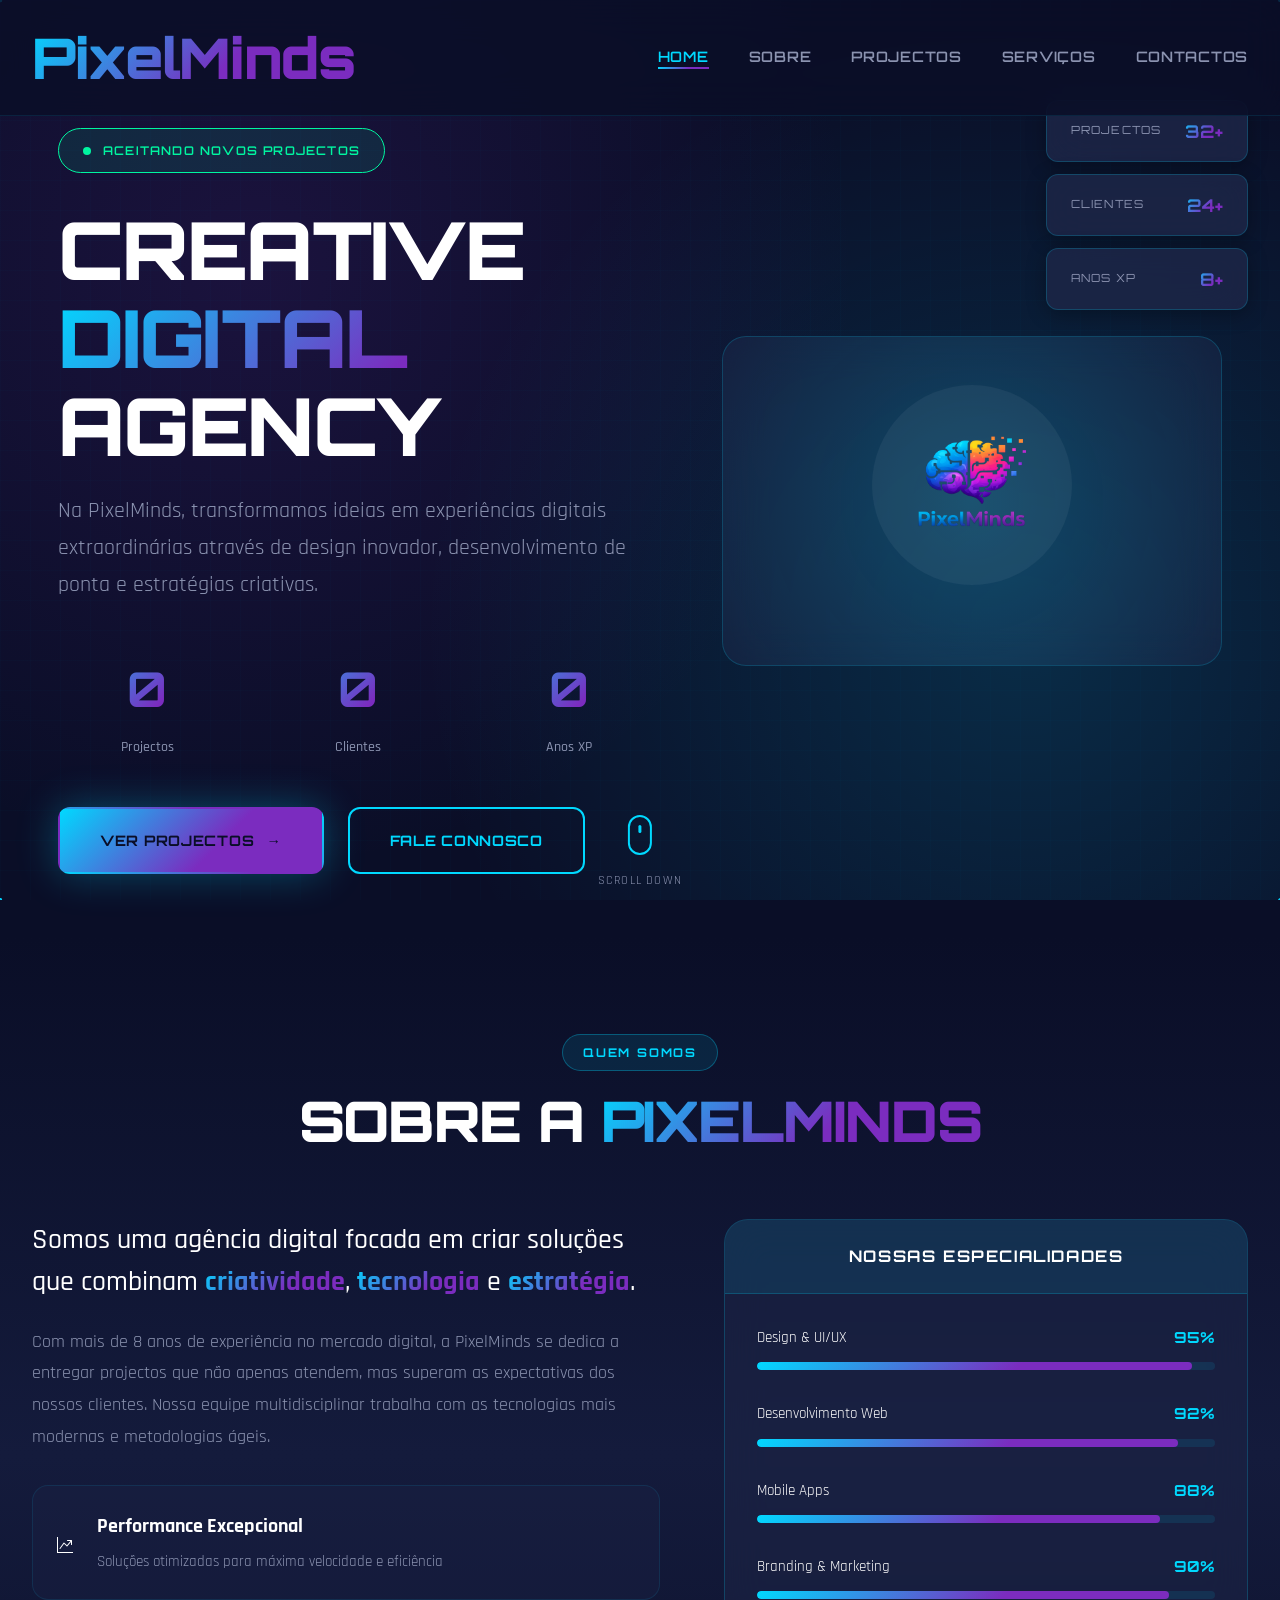
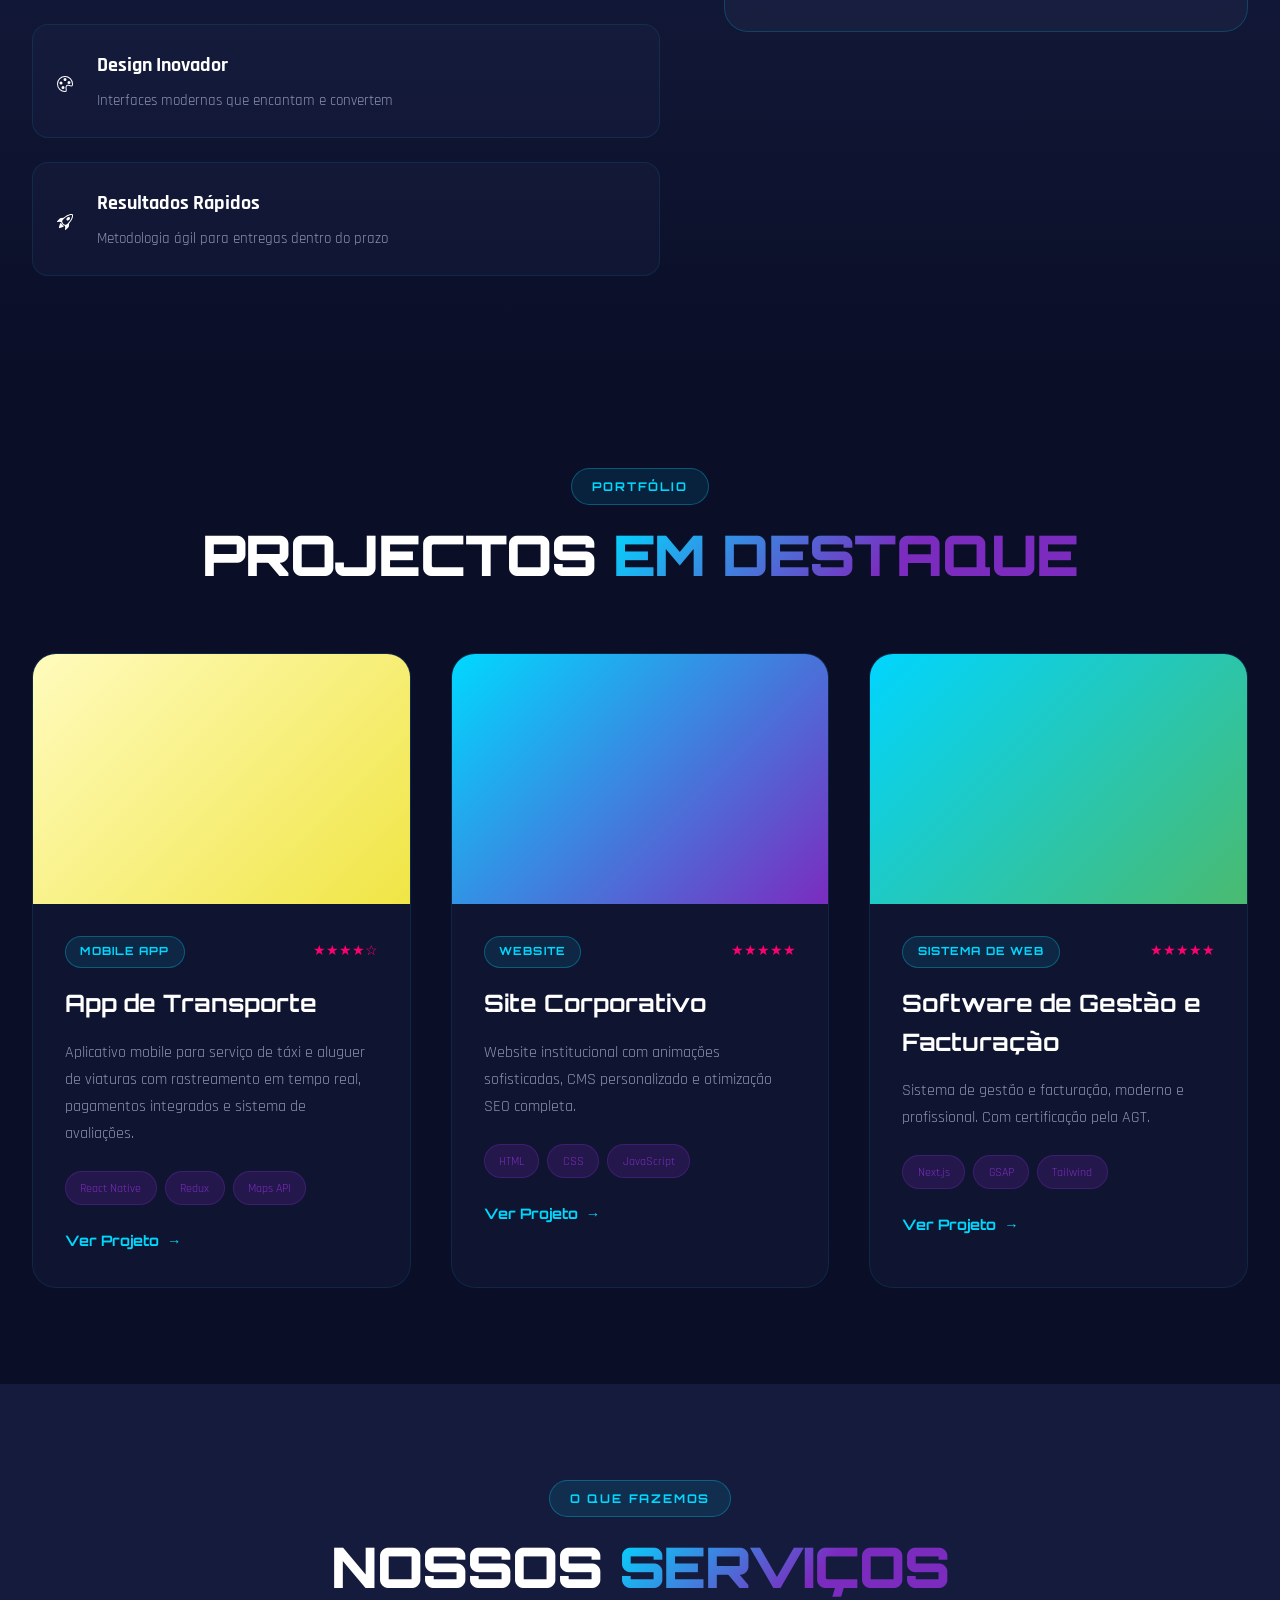
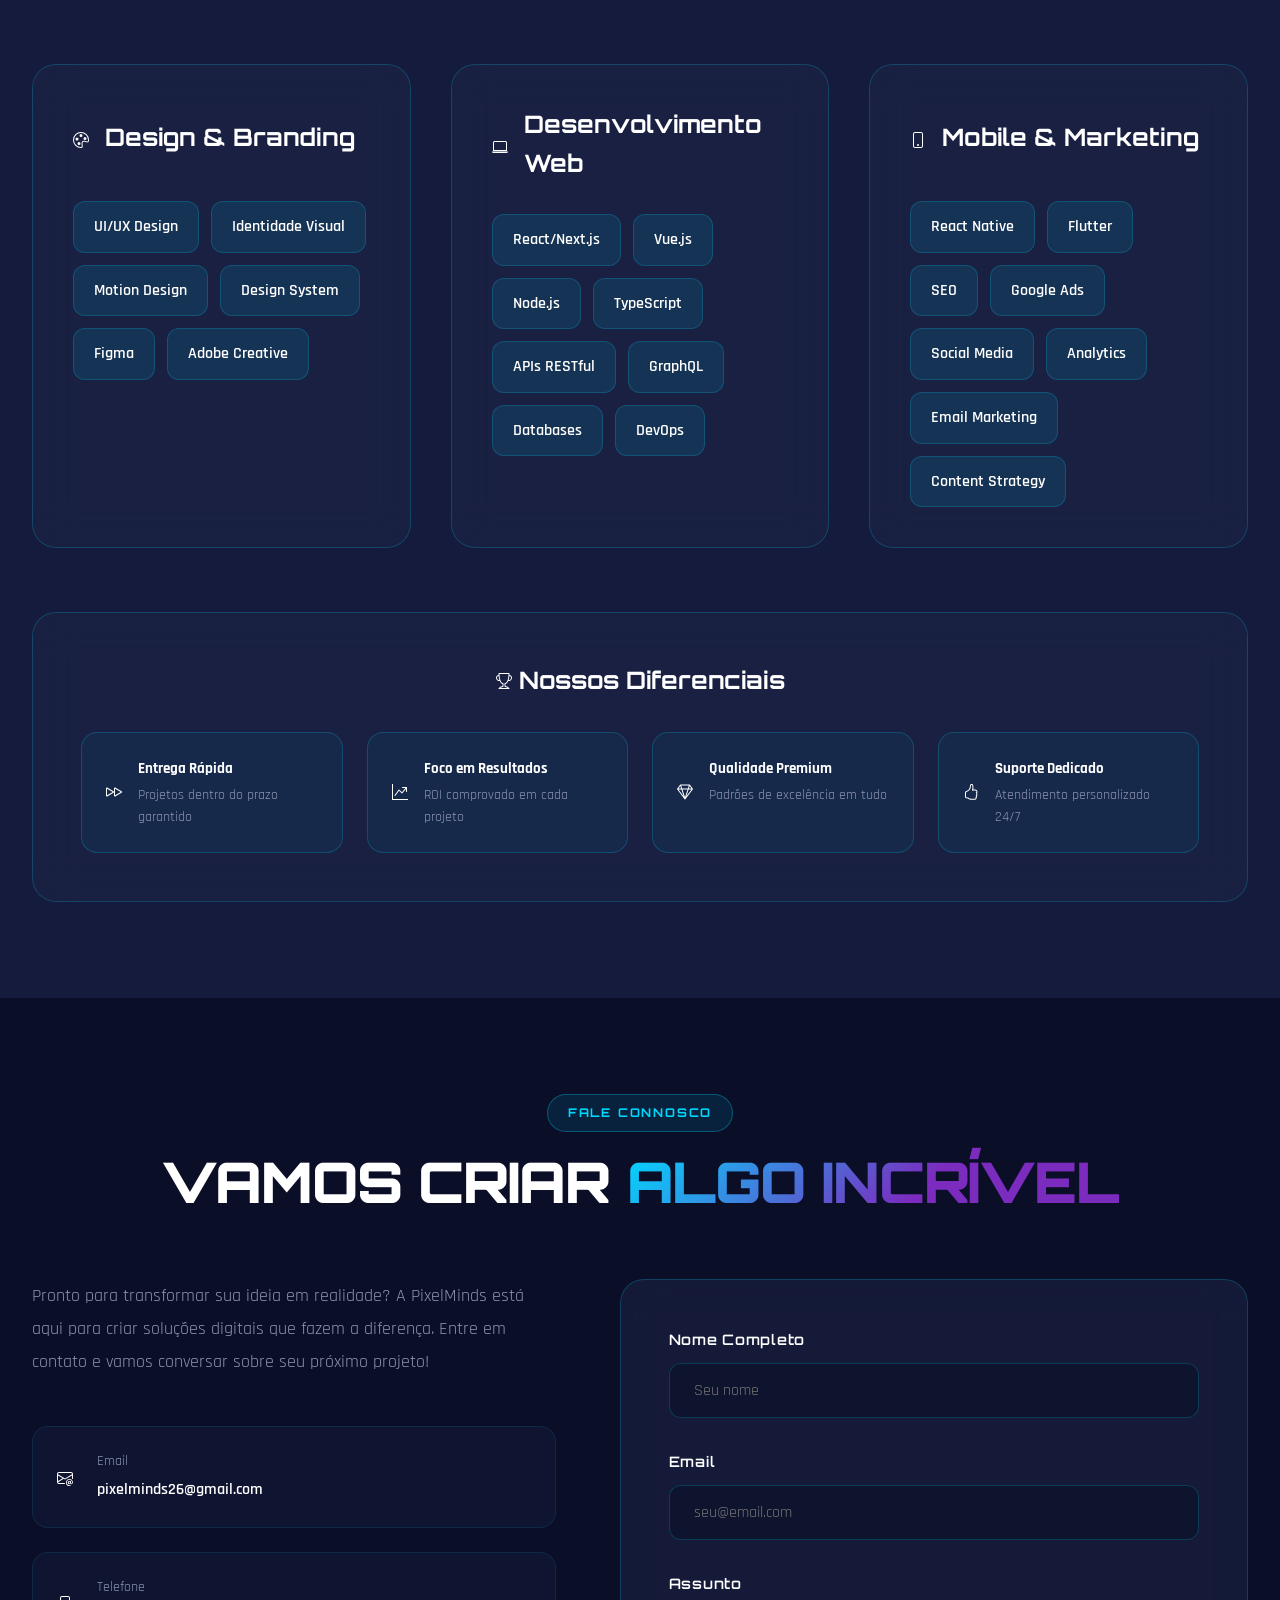
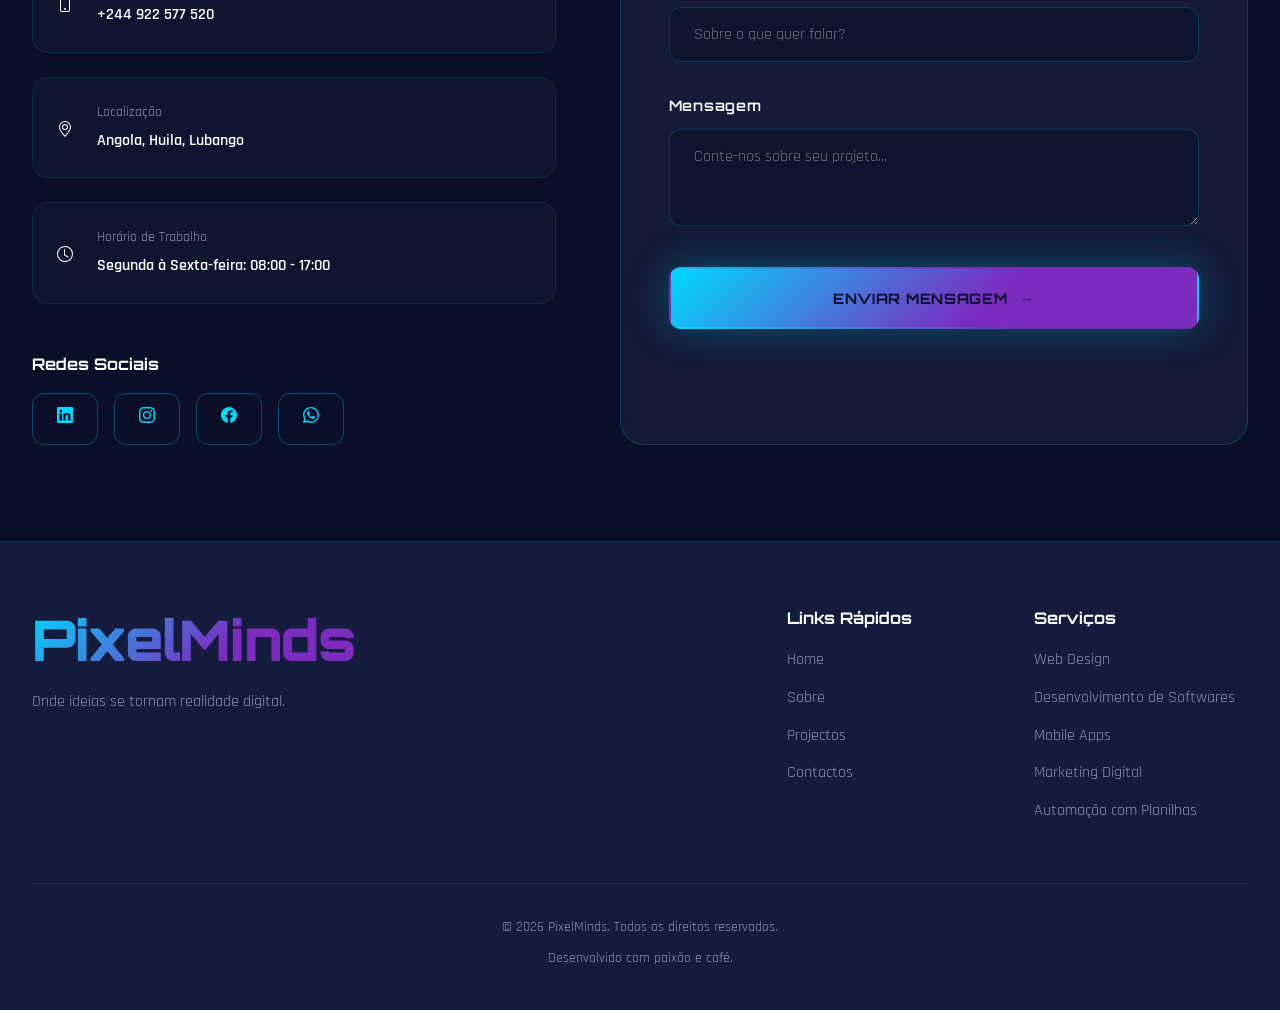
==== commit 9a74f0cb: "Update index.htm" ====
--- a/index.htm
+++ b/index.htm
@@ -289,77 +289,6 @@
         </div>
 
         <div class="projects-grid">
-          <article class="project-card">
-            <div class="project-image">
-              <div
-                class="image-gradient"
-                style="
-                  background: linear-gradient(135deg, #667eea 0%, #764ba2 100%);
-                "
-              ></div>
-              <div class="project-overlay">
-                <span class="overlay-icon">🛒</span>
-              </div>
-            </div>
-            <div class="project-content">
-              <div class="project-header">
-                <span class="project-tag">E-COMMERCE</span>
-                <span class="project-rating">★★★★★</span>
-              </div>
-              <h3 class="project-title">Loja Online Premium</h3>
-              <p class="project-description">
-                Plataforma completa de e-commerce com design moderno, painel
-                administrativo completo e integração com múltiplos gateways de
-                pagamento.
-              </p>
-              <div class="project-tech">
-                <span class="tech-tag">React</span>
-                <span class="tech-tag">Node.js</span>
-                <span class="tech-tag">MongoDB</span>
-                <span class="tech-tag">Stripe</span>
-              </div>
-              <a href="#" class="project-link">
-                <span>Ver Projeto</span>
-                <span class="link-arrow">→</span>
-              </a>
-            </div>
-          </article>
-
-          <article class="project-card">
-            <div class="project-image">
-              <div
-                class="image-gradient"
-                style="
-                  background: linear-gradient(135deg, #f093fb 0%, #f5576c 100%);
-                "
-              ></div>
-              <div class="project-overlay">
-                <span class="overlay-icon">📊</span>
-              </div>
-            </div>
-            <div class="project-content">
-              <div class="project-header">
-                <span class="project-tag">DASHBOARD</span>
-                <span class="project-rating">★★★★★</span>
-              </div>
-              <h3 class="project-title">Analytics Pro</h3>
-              <p class="project-description">
-                Dashboard empresarial com visualização de dados em tempo real,
-                relatórios customizáveis e insights inteligentes.
-              </p>
-              <div class="project-tech">
-                <span class="tech-tag">Vue.js</span>
-                <span class="tech-tag">D3.js</span>
-                <span class="tech-tag">Firebase</span>
-                <span class="tech-tag">API</span>
-              </div>
-              <a href="#" class="project-link">
-                <span>Ver Projeto</span>
-                <span class="link-arrow">→</span>
-              </a>
-            </div>
-          </article>
-
           <article class="project-card">
             <div class="project-image">
               <div
@@ -748,7 +677,7 @@
                 </div>
                 <div class="contact-details">
                   <span class="contact-label">Localização</span>
-                  <span class="contact-value">Huíla, Angola</span>
+                  <span class="contact-value">Angola, Huila, Lubango</span>
                 </div>
               </div>
 
@@ -795,7 +724,7 @@
                       d="M0 1.146C0 .513.526 0 1.175 0h13.65C15.474 0 16 .513 16 1.146v13.708c0 .633-.526 1.146-1.175 1.146H1.175C.526 16 0 15.487 0 14.854zm4.943 12.248V6.169H2.542v7.225zm-1.2-8.212c.837 0 1.358-.554 1.358-1.248-.015-.709-.52-1.248-1.342-1.248S2.4 3.226 2.4 3.934c0 .694.521 1.248 1.327 1.248zm4.908 8.212V9.359c0-.216.016-.432.08-.586.173-.431.568-.878 1.232-.878.869 0 1.216.662 1.216 1.634v3.865h2.401V9.25c0-2.22-1.184-3.252-2.764-3.252-1.274 0-1.845.7-2.165 1.193v.025h-.016l.016-.025V6.169h-2.4c.03.678 0 7.225 0 7.225z"
                     /></svg
                 ></a>
-                <a href="#" class="social-btn"
+                <a href="https://www.instagram.com/pixelminds4?igsh=NGxwMzZhcnpkaHM2" class="social-btn"
                   ><svg
                     xmlns="http://www.w3.org/2000/svg"
                     width="16"
@@ -808,7 +737,7 @@
                       d="M8 0C5.829 0 5.556.01 4.703.048 3.85.088 3.269.222 2.76.42a3.9 3.9 0 0 0-1.417.923A3.9 3.9 0 0 0 .42 2.76C.222 3.268.087 3.85.048 4.7.01 5.555 0 5.827 0 8.001c0 2.172.01 2.444.048 3.297.04.852.174 1.433.372 1.942.205.526.478.972.923 1.417.444.445.89.719 1.416.923.51.198 1.09.333 1.942.372C5.555 15.99 5.827 16 8 16s2.444-.01 3.298-.048c.851-.04 1.434-.174 1.943-.372a3.9 3.9 0 0 0 1.416-.923c.445-.445.718-.891.923-1.417.197-.509.332-1.09.372-1.942C15.99 10.445 16 10.173 16 8s-.01-2.445-.048-3.299c-.04-.851-.175-1.433-.372-1.941a3.9 3.9 0 0 0-.923-1.417A3.9 3.9 0 0 0 13.24.42c-.51-.198-1.092-.333-1.943-.372C10.443.01 10.172 0 7.998 0zm-.717 1.442h.718c2.136 0 2.389.007 3.232.046.78.035 1.204.166 1.486.275.373.145.64.319.92.599s.453.546.598.92c.11.281.24.705.275 1.485.039.843.047 1.096.047 3.231s-.008 2.389-.047 3.232c-.035.78-.166 1.203-.275 1.485a2.5 2.5 0 0 1-.599.919c-.28.28-.546.453-.92.598-.28.11-.704.24-1.485.276-.843.038-1.096.047-3.232.047s-2.39-.009-3.233-.047c-.78-.036-1.203-.166-1.485-.276a2.5 2.5 0 0 1-.92-.598 2.5 2.5 0 0 1-.6-.92c-.109-.281-.24-.705-.275-1.485-.038-.843-.046-1.096-.046-3.233s.008-2.388.046-3.231c.036-.78.166-1.204.276-1.486.145-.373.319-.64.599-.92s.546-.453.92-.598c.282-.11.705-.24 1.485-.276.738-.034 1.024-.044 2.515-.045zm4.988 1.328a.96.96 0 1 0 0 1.92.96.96 0 0 0 0-1.92m-4.27 1.122a4.109 4.109 0 1 0 0 8.217 4.109 4.109 0 0 0 0-8.217m0 1.441a2.667 2.667 0 1 1 0 5.334 2.667 2.667 0 0 1 0-5.334"
                     /></svg
                 ></a>
-                <a href="#" class="social-btn"
+                <a href="https://www.facebook.com/share/1CEi3XXUz3/?mibextid=wwXIfr" class="social-btn"
                   ><svg
                     xmlns="http://www.w3.org/2000/svg"
                     width="16"
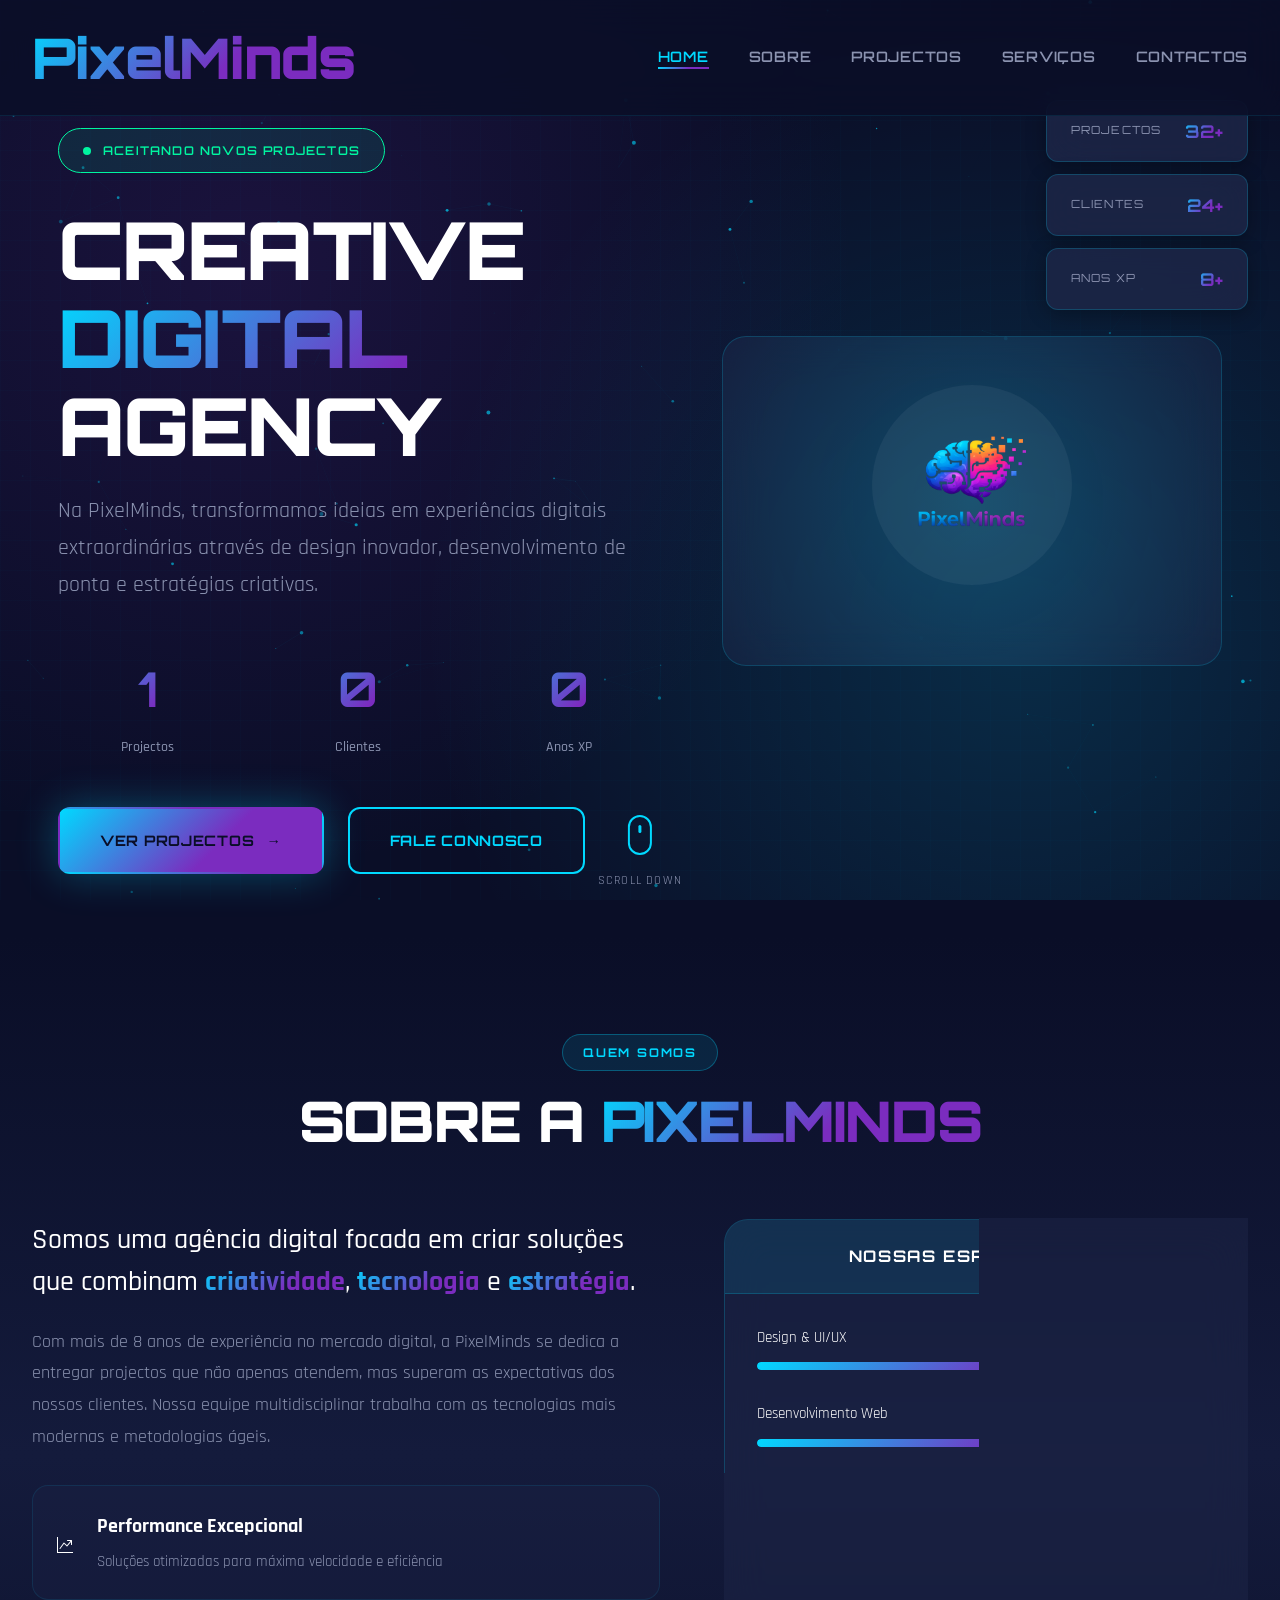
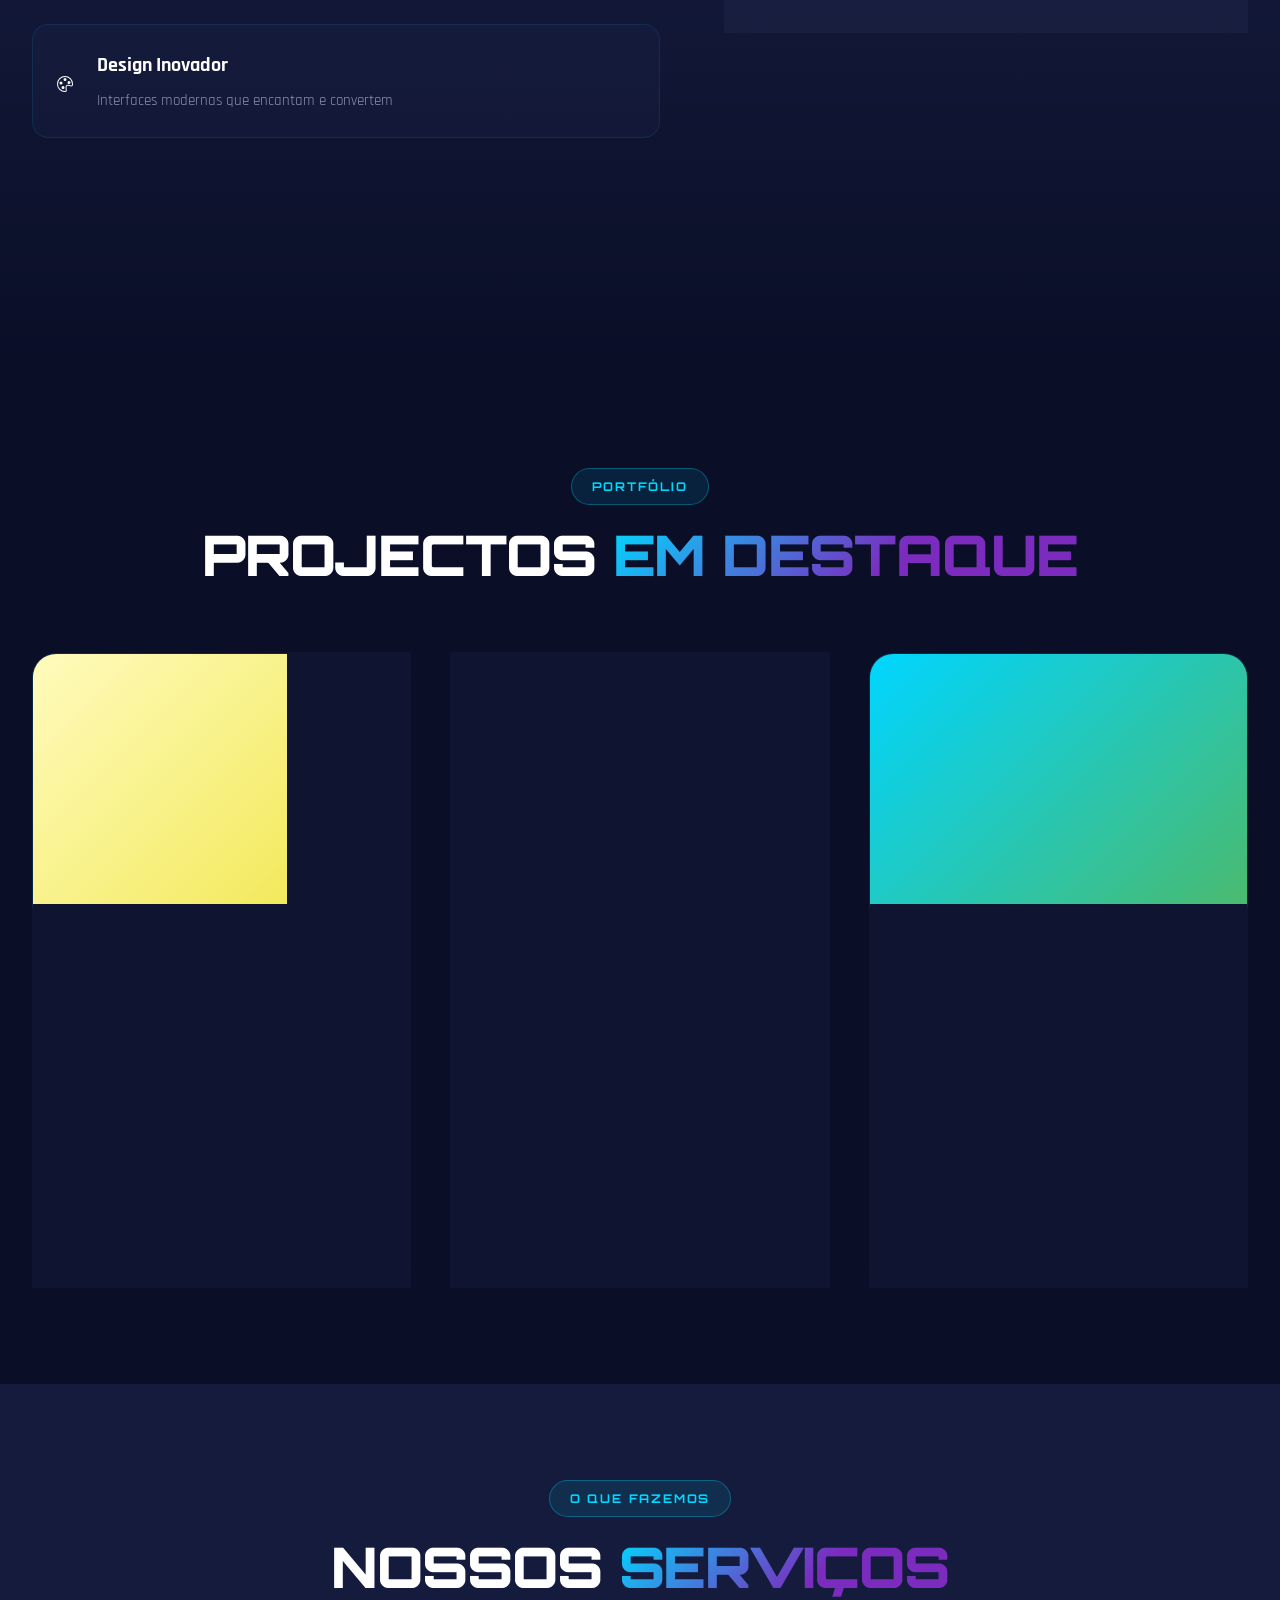
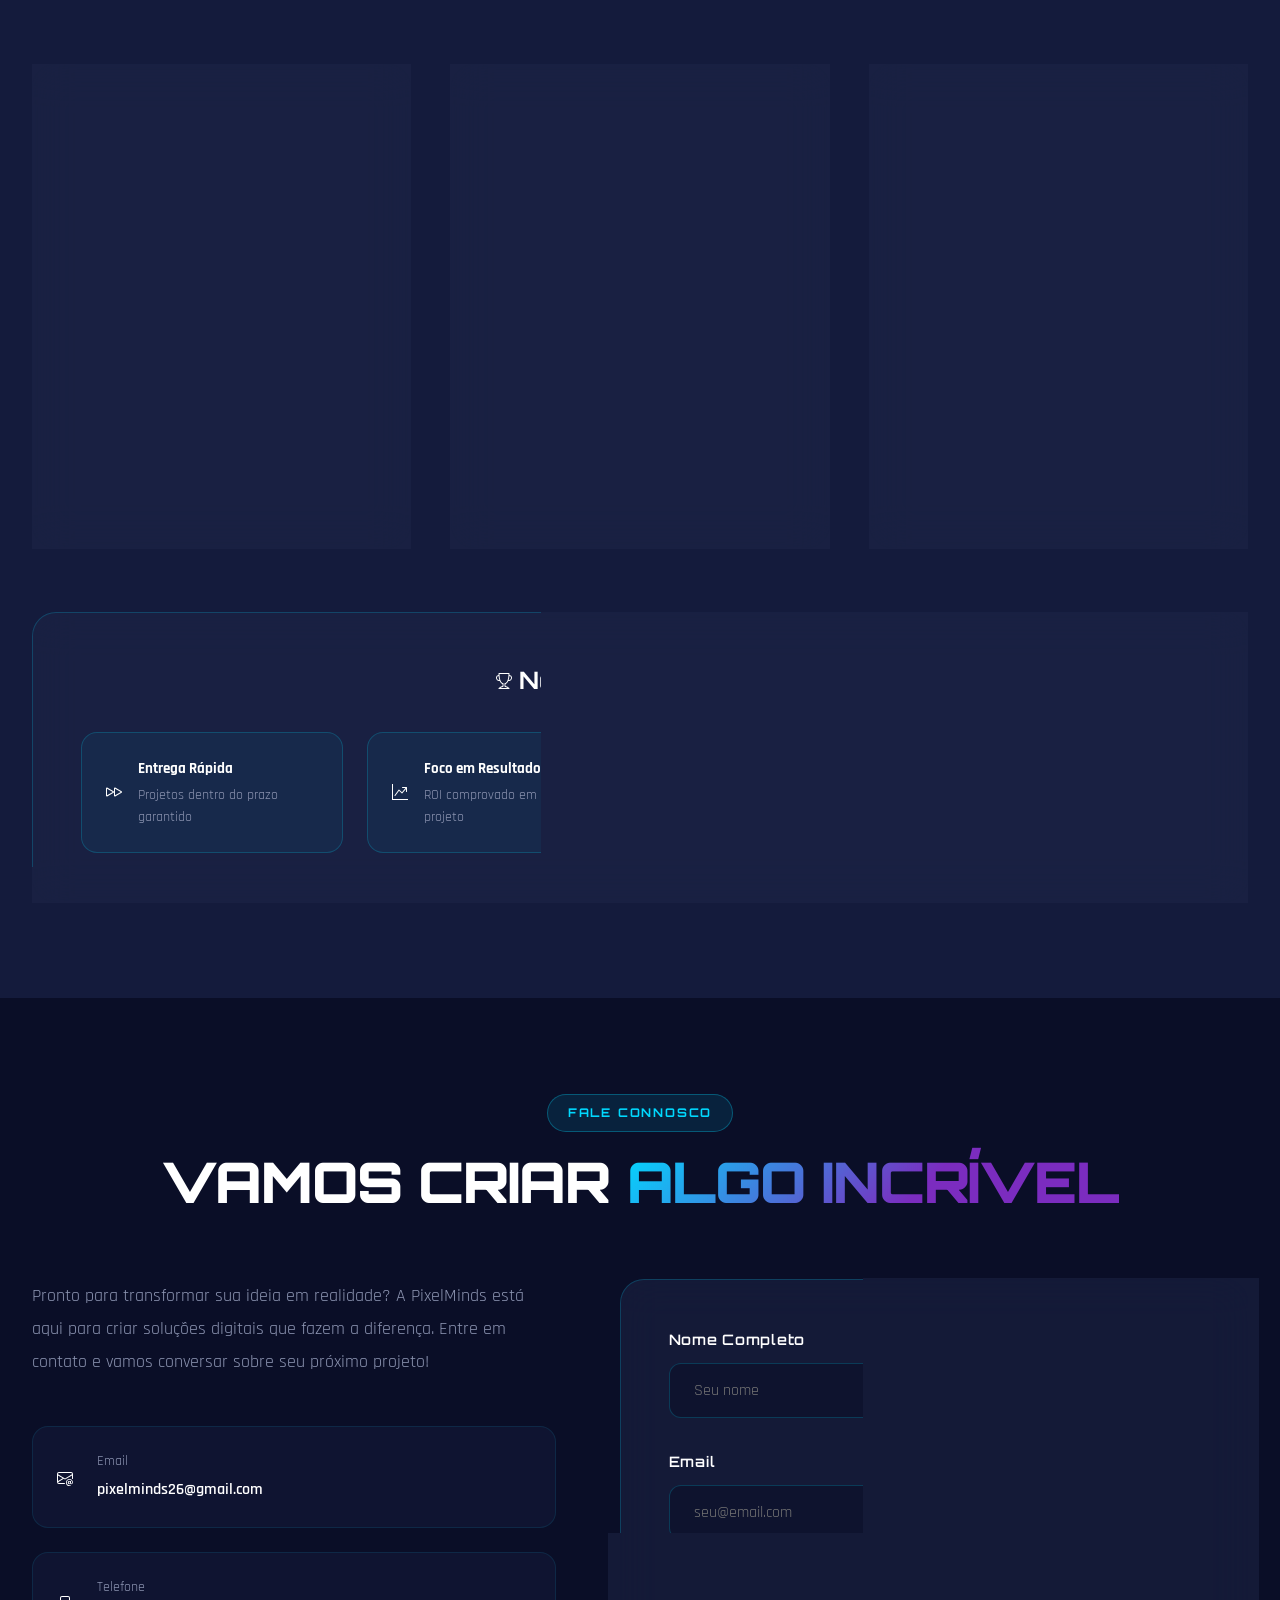
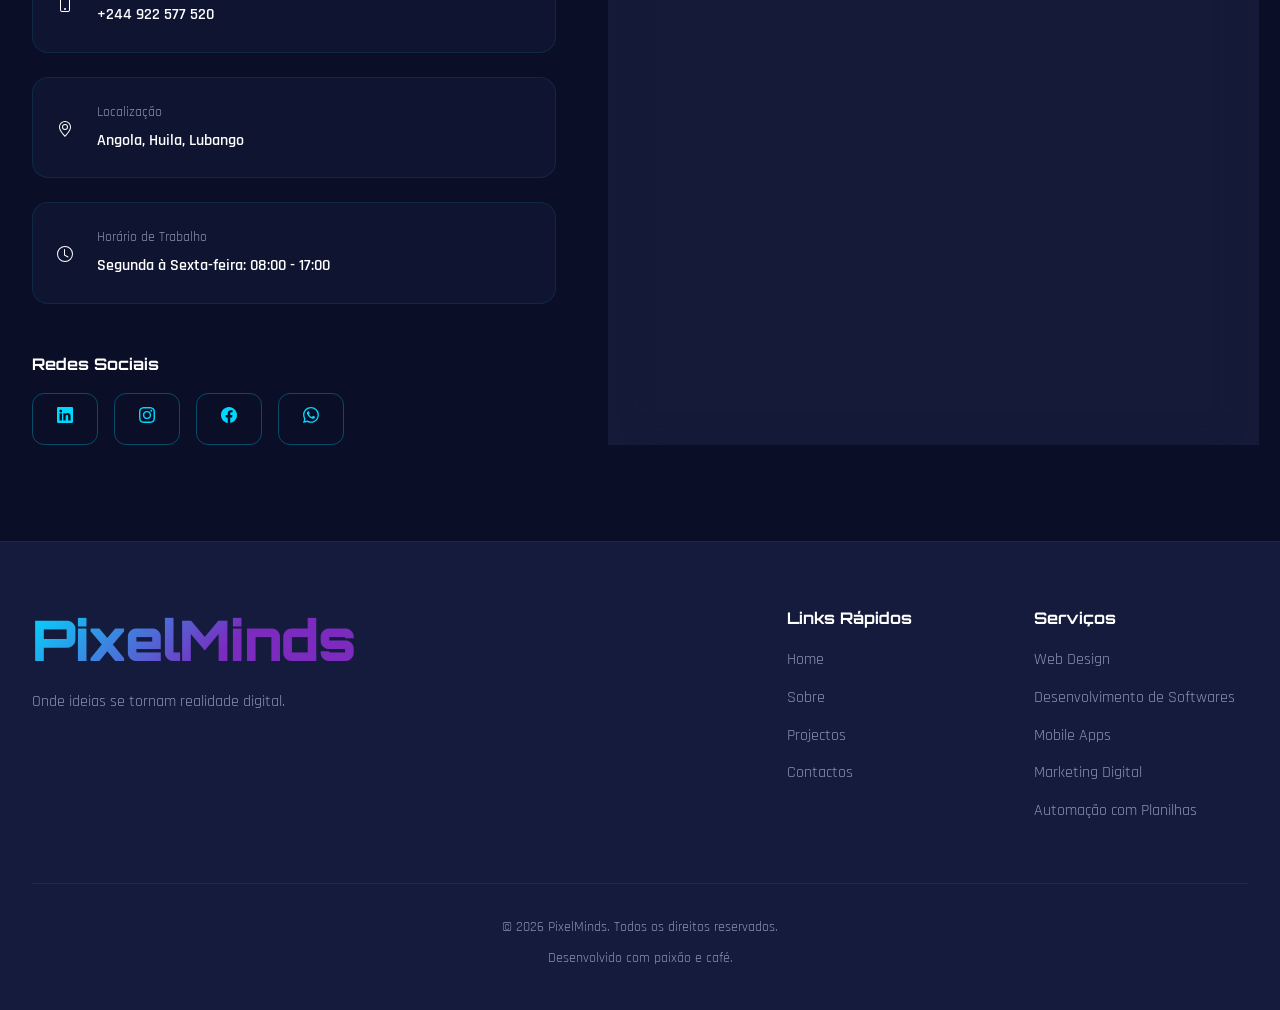
==== commit 722faa8e: "Update index.htm" ====
--- a/index.htm
+++ b/index.htm
@@ -41,7 +41,7 @@
       <div class="nav-container">
         <div class="logo">
           <h2 hr class="section-title">
-            <a class="eu" href="https://carlosukuma.github.io/PixelMinds/"
+            <a class="eu" href="https://pixelminds26.github.io/PixelMinds/"
               ><span class="gradient-text">PixelMinds</span></a
             >
           </h2>
